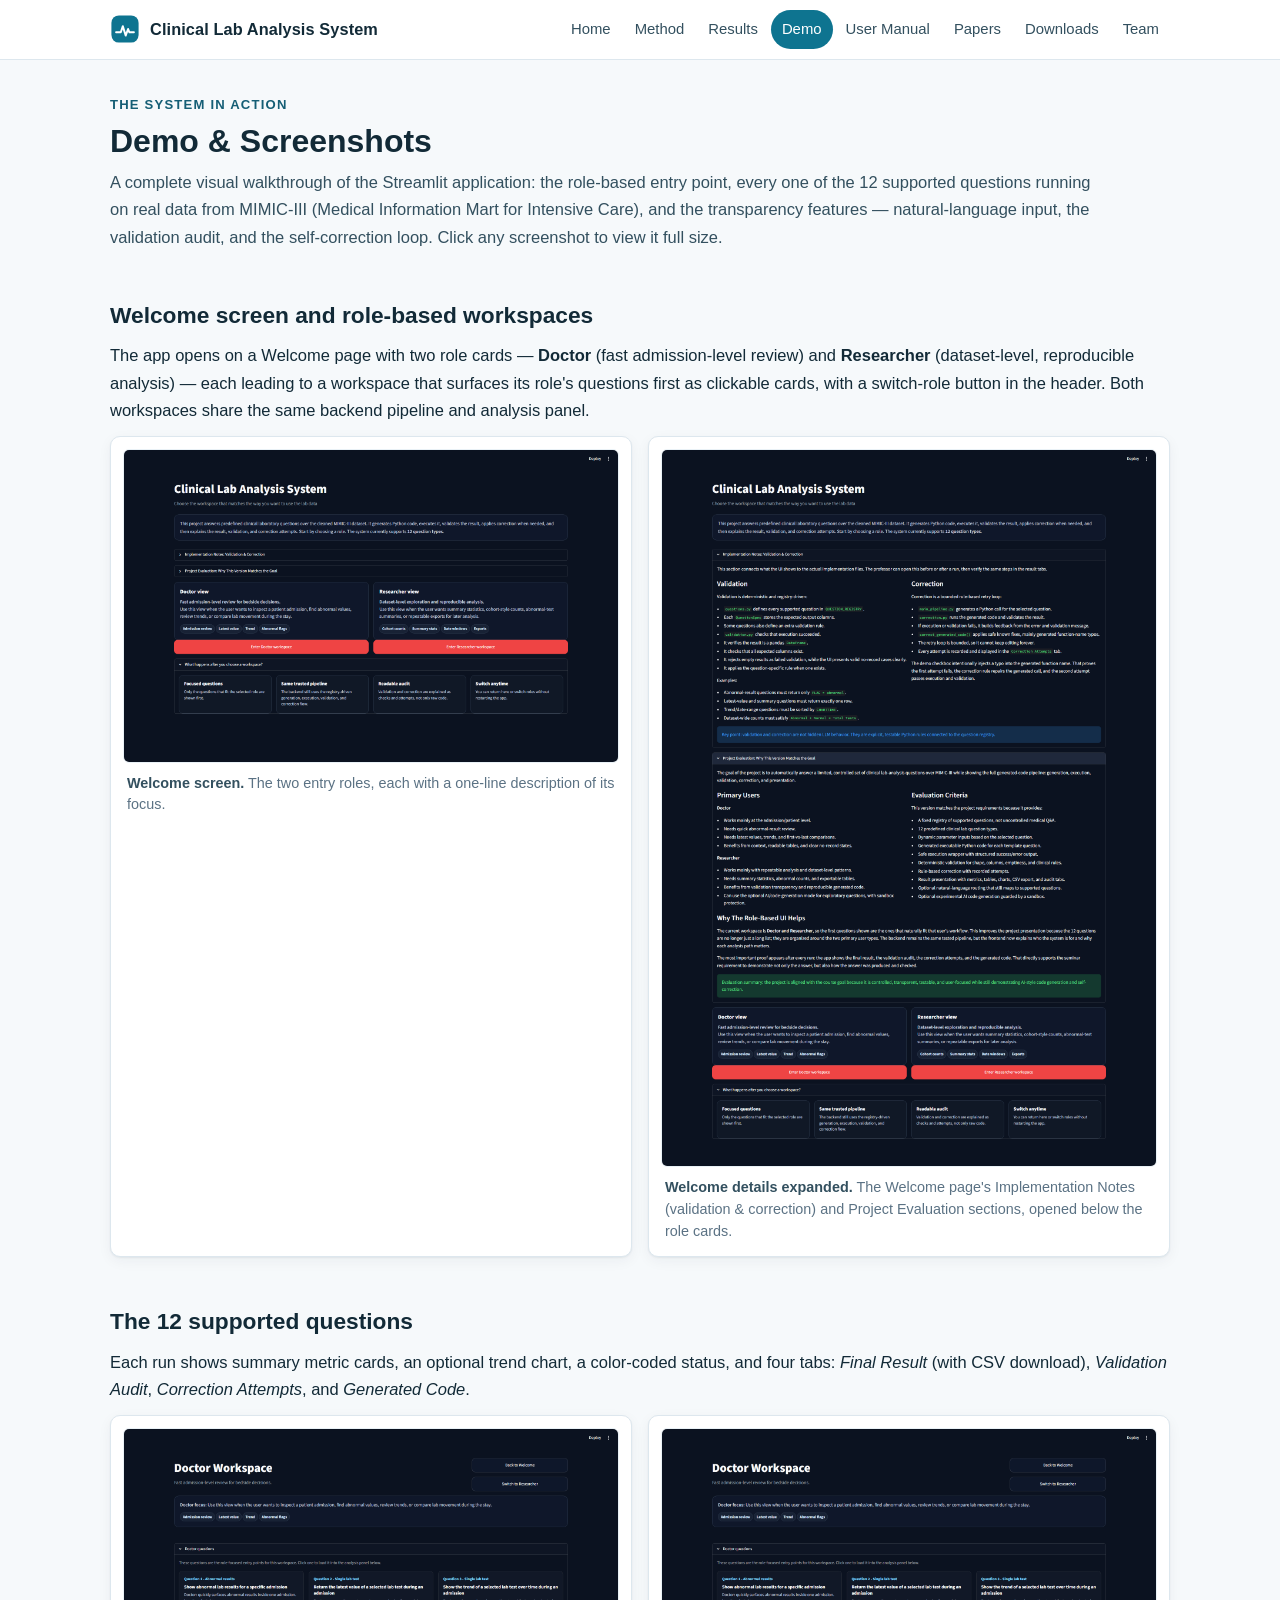
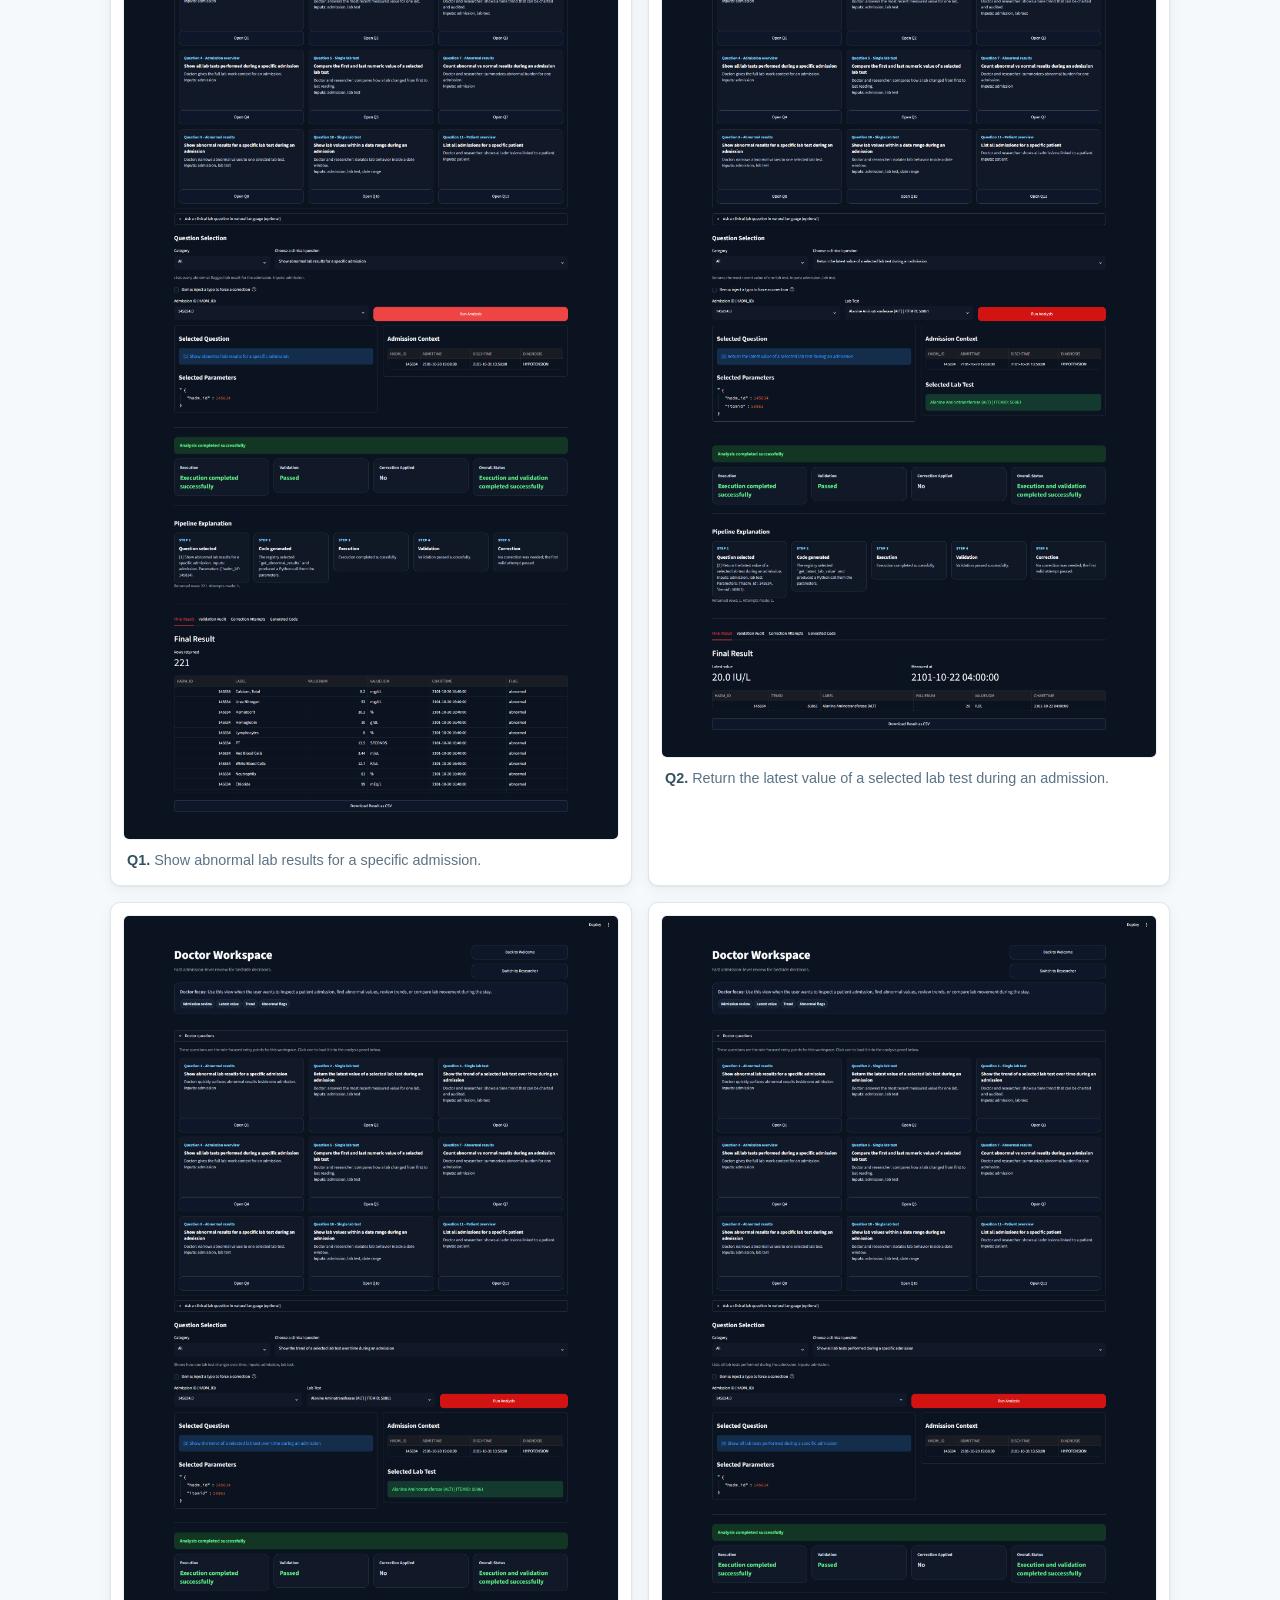
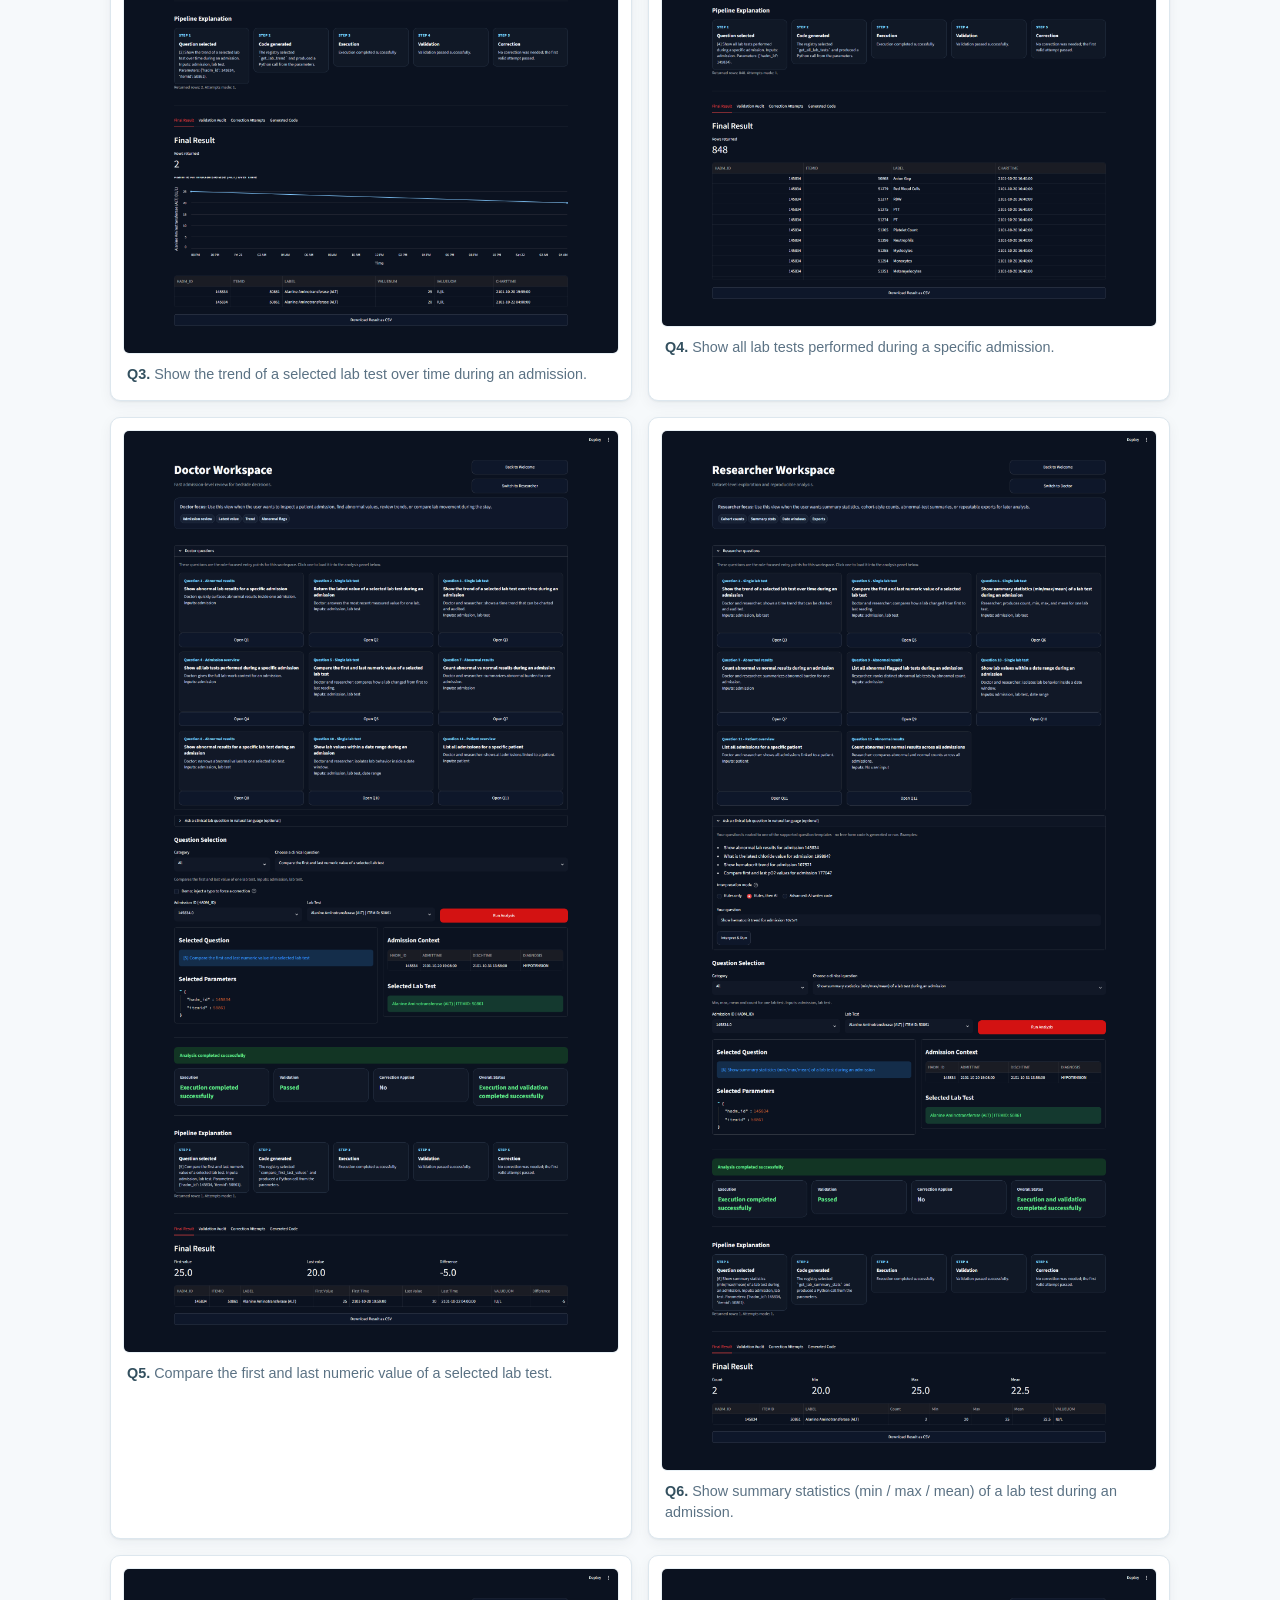
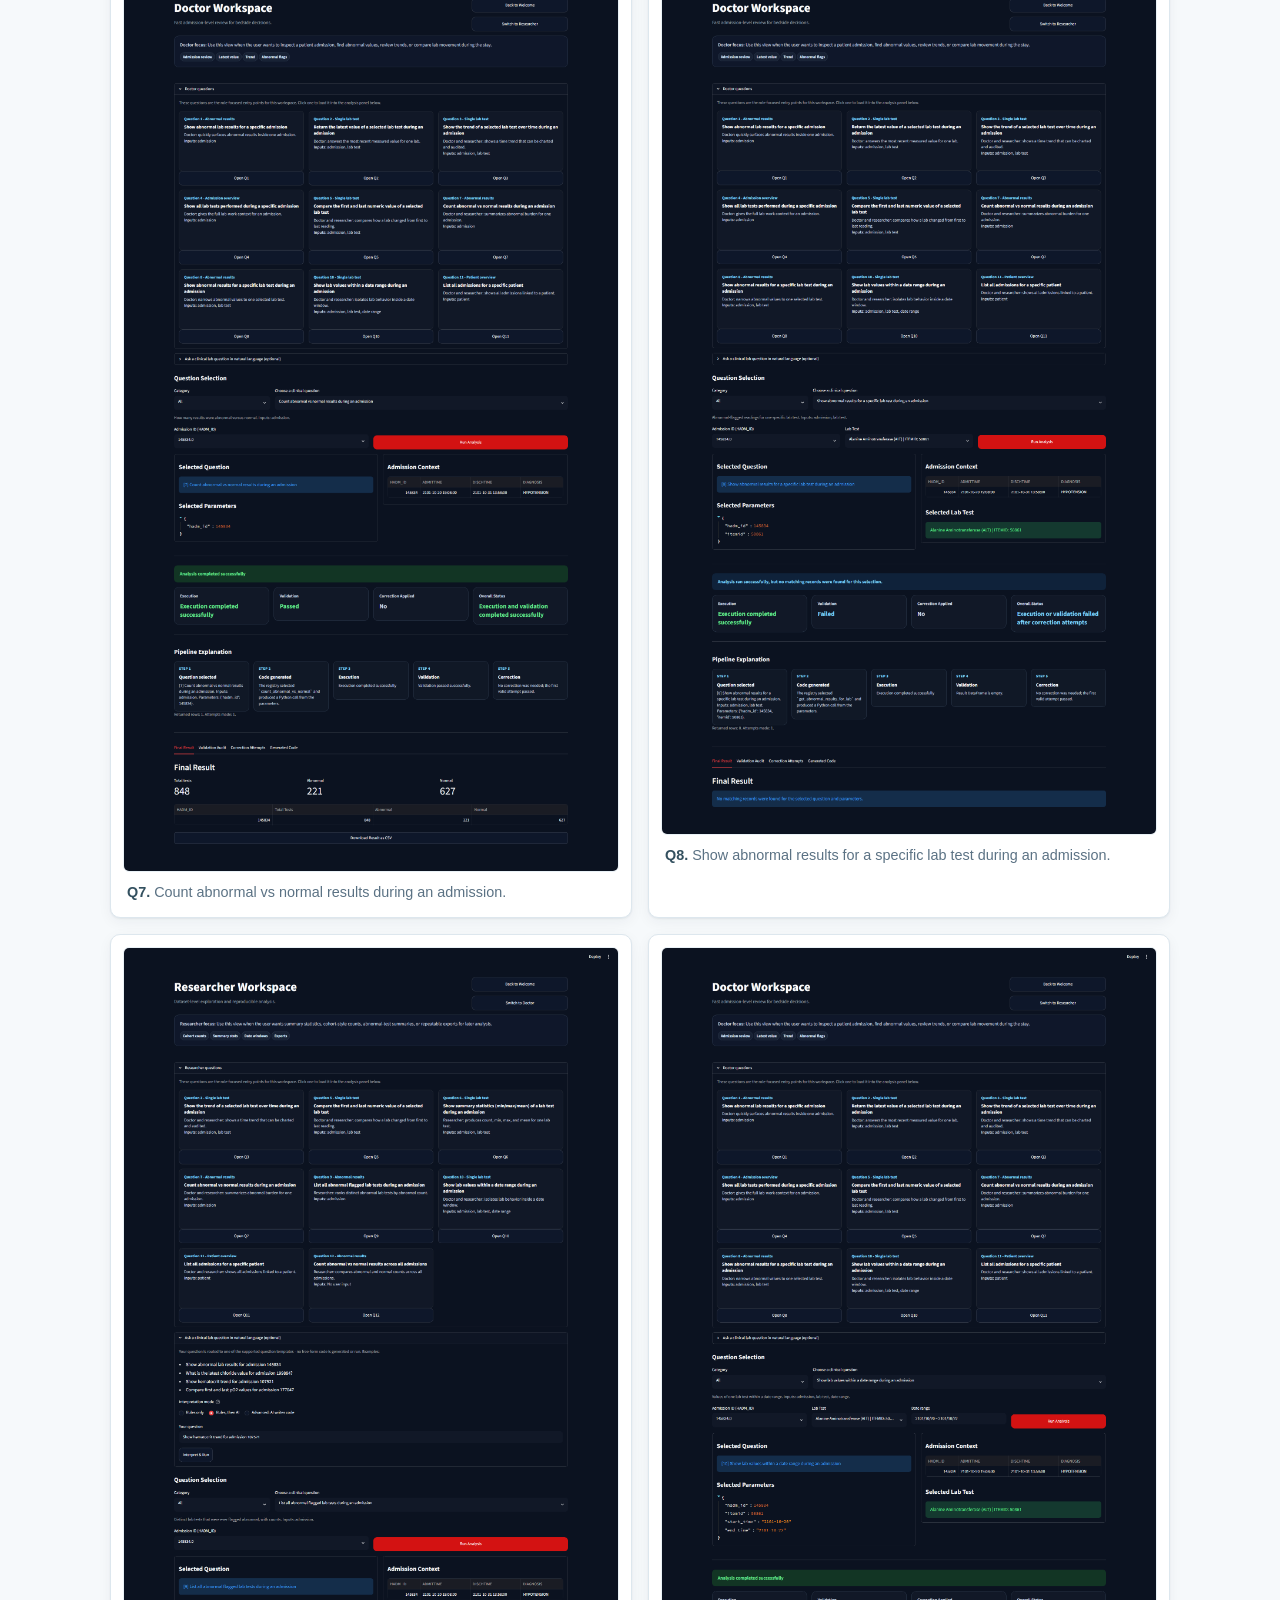
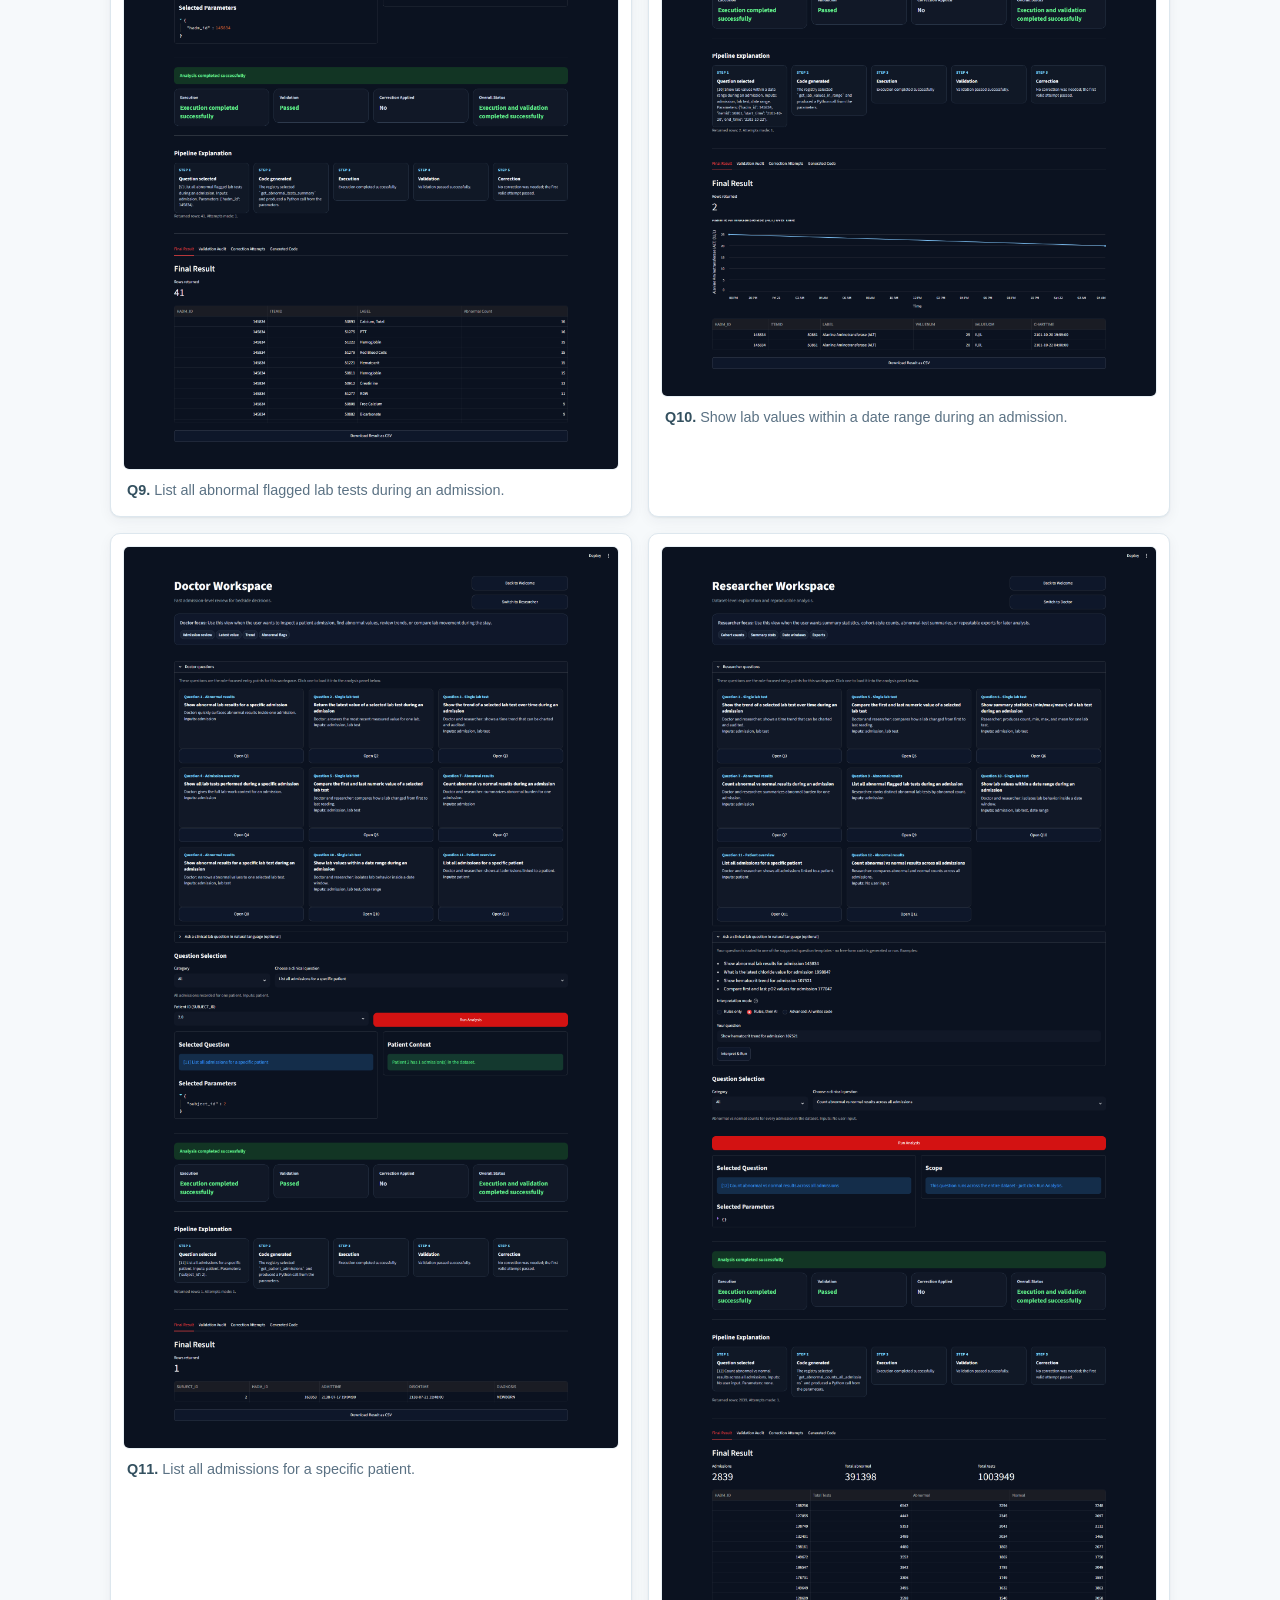
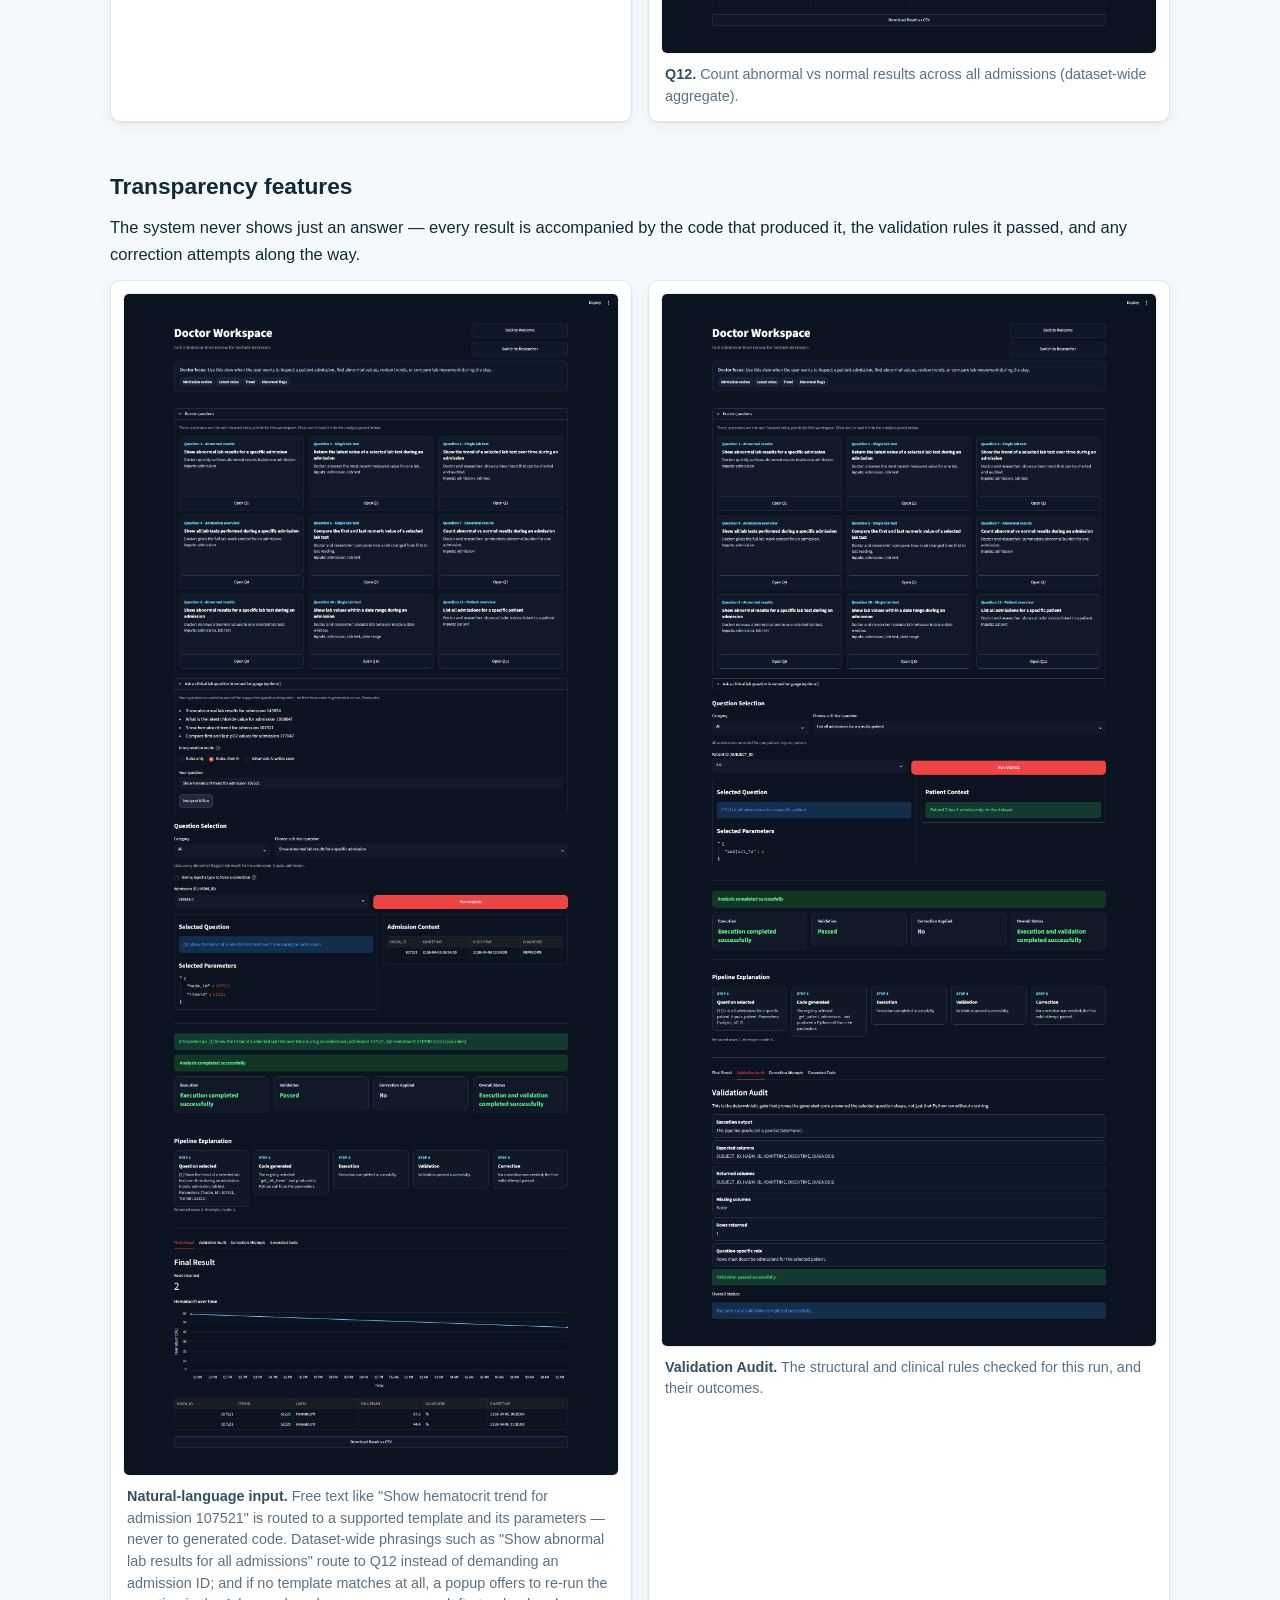
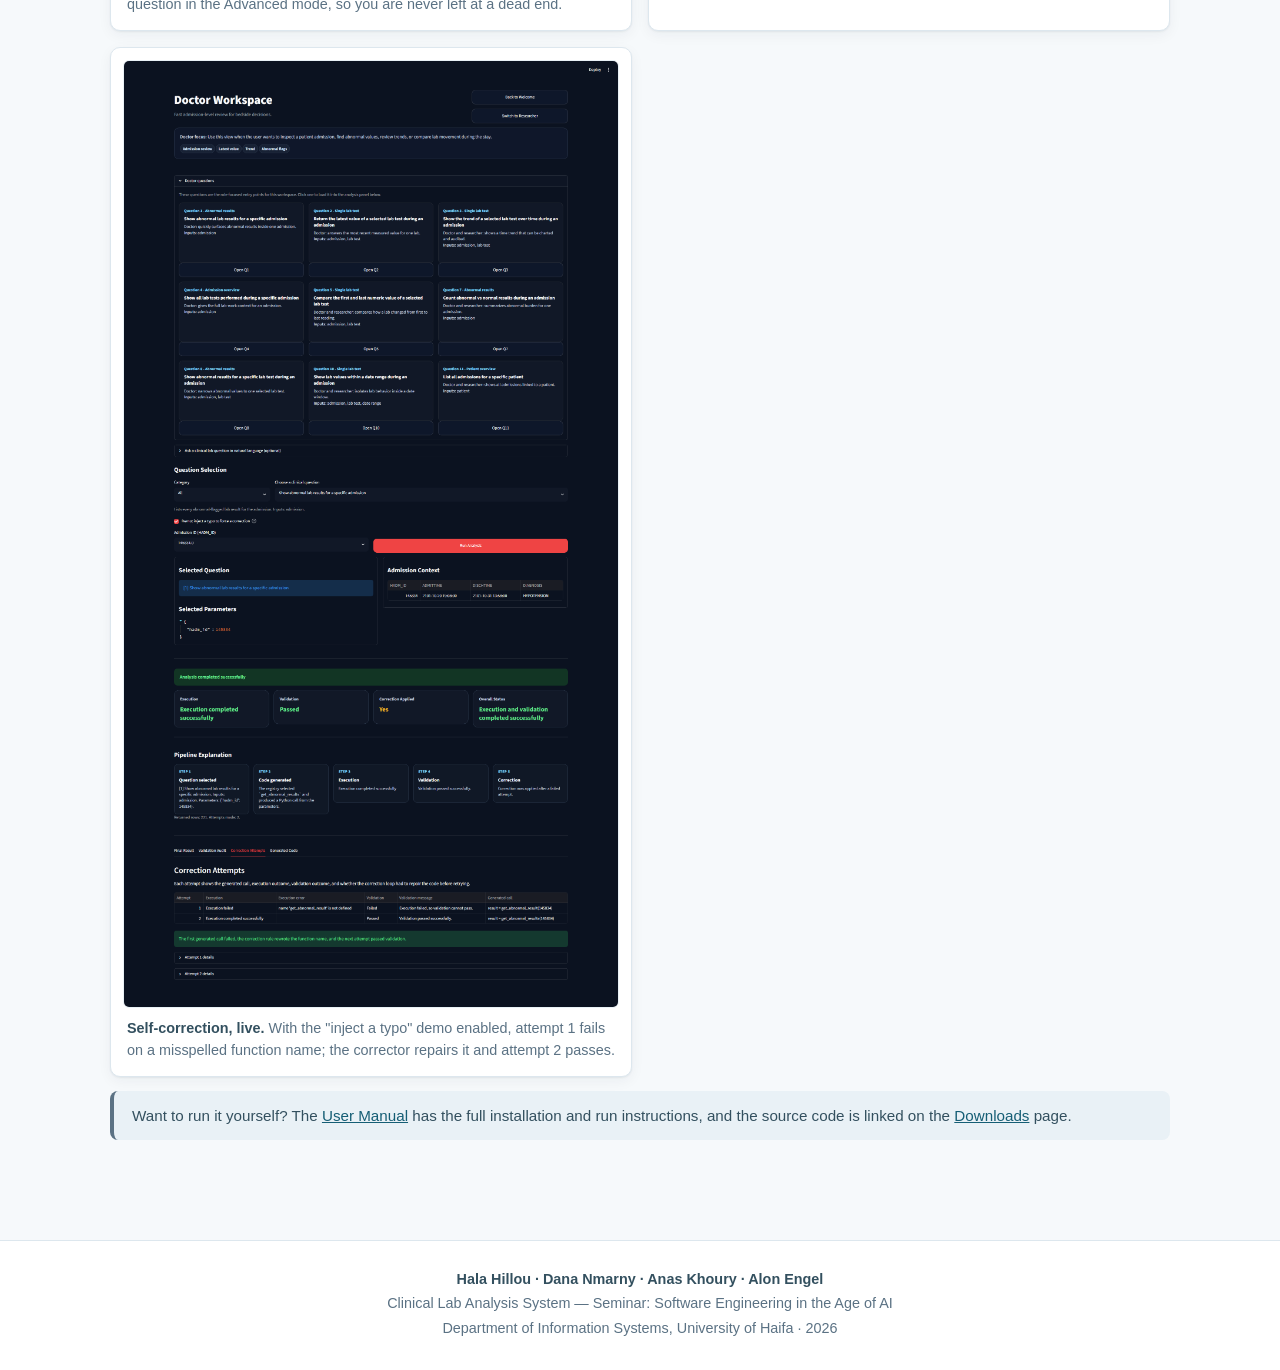
==== demo.htm @ d929edc7 "Add the standalone course website for the Clinical Lab Analysis System 8 static pages (index.htm ent" ====
<!DOCTYPE html>
<html lang="en">
<head>
<meta charset="utf-8">
<meta name="viewport" content="width=device-width, initial-scale=1">
<title>Demo &amp; Screenshots — Clinical Lab Analysis System</title>
<meta name="description" content="Screenshot walkthrough of the Clinical Lab Analysis System: the role-based welcome screen, all 12 clinical questions, natural-language input, validation audit, and the self-correction loop.">
<link rel="icon" href="data:image/svg+xml,%3Csvg xmlns='http://www.w3.org/2000/svg' viewBox='0 0 32 32'%3E%3Crect x='1.5' y='1.5' width='29' height='29' rx='8' fill='%230e7490'/%3E%3Cpath d='M6.5 19.5h5l2.2-6.5 3 10 2.6-7 1.4 3.5h4.8' stroke='%23ffffff' stroke-width='2.1' stroke-linecap='round' stroke-linejoin='round' fill='none'/%3E%3C/svg%3E">
<link rel="stylesheet" href="assets/style.css">
</head>
<body>

<header class="site-header">
  <div class="header-inner">
    <a class="brand" href="index.htm" aria-label="Clinical Lab Analysis System — home">
      <svg width="30" height="30" viewBox="0 0 32 32" fill="none" aria-hidden="true">
        <rect x="1.5" y="1.5" width="29" height="29" rx="8" fill="#0e7490"/>
        <path d="M6.5 19.5h5l2.2-6.5 3 10 2.6-7 1.4 3.5h4.8" stroke="#ffffff" stroke-width="2.1" stroke-linecap="round" stroke-linejoin="round" fill="none"/>
      </svg>
      Clinical Lab Analysis System
    </a>
    <nav class="site-nav" aria-label="Main navigation">
      <a href="index.htm">Home</a>
      <a href="method.htm">Method</a>
      <a href="results.htm">Results</a>
      <a href="demo.htm" class="active">Demo</a>
      <a href="manual.htm">User Manual</a>
      <a href="papers.htm">Papers</a>
      <a href="downloads.htm">Downloads</a>
      <a href="team.htm">Team</a>
    </nav>
  </div>
</header>

<main>

  <section>
    <p class="kicker">The system in action</p>
    <h1 class="page-title">Demo &amp; Screenshots</h1>
    <p class="page-lead">A complete visual walkthrough of the Streamlit application: the role-based entry point, every one of the 12 supported questions running on real data from MIMIC-III (Medical Information Mart for Intensive Care), and the transparency features — natural-language input, the validation audit, and the self-correction loop. Click any screenshot to view it full size.</p>
  </section>

  <section>
    <h2>Welcome screen and role-based workspaces</h2>
    <p>The app opens on a Welcome page with two role cards — <strong>Doctor</strong> (fast admission-level review) and <strong>Researcher</strong> (dataset-level, reproducible analysis) — each leading to a workspace that surfaces its role's questions first as clickable cards, with a switch-role button in the header. Both workspaces share the same backend pipeline and analysis panel.</p>
    <div class="gallery">
      <figure>
        <a href="assets/img/welcome.png"><img src="assets/img/welcome.png" alt="The Welcome entry screen with the Doctor and Researcher role cards collapsed."></a>
        <figcaption><strong>Welcome screen.</strong> The two entry roles, each with a one-line description of its focus.</figcaption>
      </figure>
      <figure>
        <a href="assets/img/welcome_expanded.png"><img src="assets/img/welcome_expanded.png" alt="The Welcome screen with the Implementation Notes and Project Evaluation sections expanded below the role cards."></a>
        <figcaption><strong>Welcome details expanded.</strong> The Welcome page's Implementation Notes (validation &amp; correction) and Project Evaluation sections, opened below the role cards.</figcaption>
      </figure>
    </div>
  </section>

  <section>
    <h2>The 12 supported questions</h2>
    <p>Each run shows summary metric cards, an optional trend chart, a color-coded status, and four tabs: <em>Final Result</em> (with CSV download), <em>Validation Audit</em>, <em>Correction Attempts</em>, and <em>Generated Code</em>.</p>
    <div class="gallery">
      <figure>
        <a href="assets/img/q01.png"><img src="assets/img/q01.png" alt="Question 1 running in the app: abnormal lab results for a specific admission."></a>
        <figcaption><strong>Q1.</strong> Show abnormal lab results for a specific admission.</figcaption>
      </figure>
      <figure>
        <a href="assets/img/q02.png"><img src="assets/img/q02.png" alt="Question 2 running in the app: the latest value of a selected lab test during an admission."></a>
        <figcaption><strong>Q2.</strong> Return the latest value of a selected lab test during an admission.</figcaption>
      </figure>
      <figure>
        <a href="assets/img/q03.png"><img src="assets/img/q03.png" alt="Question 3 running in the app: the trend of a selected lab test over time, with a line chart."></a>
        <figcaption><strong>Q3.</strong> Show the trend of a selected lab test over time during an admission.</figcaption>
      </figure>
      <figure>
        <a href="assets/img/q04.png"><img src="assets/img/q04.png" alt="Question 4 running in the app: all lab tests performed during a specific admission."></a>
        <figcaption><strong>Q4.</strong> Show all lab tests performed during a specific admission.</figcaption>
      </figure>
      <figure>
        <a href="assets/img/q05.png"><img src="assets/img/q05.png" alt="Question 5 running in the app: comparing the first and last numeric value of a selected lab test."></a>
        <figcaption><strong>Q5.</strong> Compare the first and last numeric value of a selected lab test.</figcaption>
      </figure>
      <figure>
        <a href="assets/img/q06.png"><img src="assets/img/q06.png" alt="Question 6 running in the app: summary statistics (minimum, maximum, mean) of a lab test."></a>
        <figcaption><strong>Q6.</strong> Show summary statistics (min / max / mean) of a lab test during an admission.</figcaption>
      </figure>
      <figure>
        <a href="assets/img/q07.png"><img src="assets/img/q07.png" alt="Question 7 running in the app: counting abnormal versus normal results during an admission."></a>
        <figcaption><strong>Q7.</strong> Count abnormal vs normal results during an admission.</figcaption>
      </figure>
      <figure>
        <a href="assets/img/q08.png"><img src="assets/img/q08.png" alt="Question 8 running in the app: abnormal results for a specific lab test during an admission."></a>
        <figcaption><strong>Q8.</strong> Show abnormal results for a specific lab test during an admission.</figcaption>
      </figure>
      <figure>
        <a href="assets/img/q09.png"><img src="assets/img/q09.png" alt="Question 9 running in the app: all lab tests flagged abnormal during an admission."></a>
        <figcaption><strong>Q9.</strong> List all abnormal flagged lab tests during an admission.</figcaption>
      </figure>
      <figure>
        <a href="assets/img/q10.png"><img src="assets/img/q10.png" alt="Question 10 running in the app: lab values within a chosen date range, with a chart."></a>
        <figcaption><strong>Q10.</strong> Show lab values within a date range during an admission.</figcaption>
      </figure>
      <figure>
        <a href="assets/img/q11.png"><img src="assets/img/q11.png" alt="Question 11 running in the app: all admissions for a specific patient."></a>
        <figcaption><strong>Q11.</strong> List all admissions for a specific patient.</figcaption>
      </figure>
      <figure>
        <a href="assets/img/q12.png"><img src="assets/img/q12.png" alt="Question 12 running in the app: abnormal versus normal counts across all admissions in the dataset."></a>
        <figcaption><strong>Q12.</strong> Count abnormal vs normal results across all admissions (dataset-wide aggregate).</figcaption>
      </figure>
    </div>
  </section>

  <section>
    <h2>Transparency features</h2>
    <p>The system never shows just an answer — every result is accompanied by the code that produced it, the validation rules it passed, and any correction attempts along the way.</p>
    <div class="gallery">
      <figure>
        <a href="assets/img/nl_query.png"><img src="assets/img/nl_query.png" alt="The natural-language question box: a free-text clinical question routed to a supported template with extracted parameters."></a>
        <figcaption><strong>Natural-language input.</strong> Free text like "Show hematocrit trend for admission 107521" is routed to a supported template and its parameters — never to generated code. Dataset-wide phrasings such as "Show abnormal lab results for all admissions" route to Q12 instead of demanding an admission ID; and if no template matches at all, a popup offers to re-run the question in the Advanced mode, so you are never left at a dead end.</figcaption>
      </figure>
      <figure>
        <a href="assets/img/validation_tab.png"><img src="assets/img/validation_tab.png" alt="The Validation Audit tab listing structural and clinical checks and their outcomes."></a>
        <figcaption><strong>Validation Audit.</strong> The structural and clinical rules checked for this run, and their outcomes.</figcaption>
      </figure>
      <figure>
        <a href="assets/img/correction_attempts.png"><img src="assets/img/correction_attempts.png" alt="The Correction Attempts tab showing a failed first attempt with a misspelled function name and a successful auto-repaired second attempt."></a>
        <figcaption><strong>Self-correction, live.</strong> With the "inject a typo" demo enabled, attempt&nbsp;1 fails on a misspelled function name; the corrector repairs it and attempt&nbsp;2 passes.</figcaption>
      </figure>
    </div>
    <p class="note">Want to run it yourself? The <a href="manual.htm">User Manual</a> has the full installation and run instructions, and the source code is linked on the <a href="downloads.htm">Downloads</a> page.</p>
  </section>

</main>

<footer class="site-footer">
  <div><span class="names">Hala Hillou · Dana Nmarny · Anas Khoury · Alon Engel</span></div>
  <div>Clinical Lab Analysis System — Seminar: Software Engineering in the Age of AI</div>
  <div>Department of Information Systems, University of Haifa · 2026</div>
</footer>

</body>
</html>
---- assets/style.css ----
/* Clinical Lab Analysis System — course website
   Clean clinical light theme. Self-contained: system fonts only, no external requests. */

:root {
  --bg: #f6f9fb;
  --surface: #ffffff;
  --ink: #122a37;
  --ink-2: #33505f;
  --muted: #5b7284;
  --line: #dde7ee;
  --line-soft: #e9f1f6;
  --accent: #0e7490;        /* clinical teal-blue */
  --accent-strong: #155e75;
  --accent-soft: #e6f5f9;
  --accent-chip: #cff1f8;
  --good: #15803d;
  --good-soft: #eaf7ef;
  --warn: #b45309;
  --code-bg: #f1f5f9;
  --shadow: 0 1px 2px rgba(18, 42, 55, 0.06), 0 4px 14px rgba(18, 42, 55, 0.05);
  --radius: 10px;
}

* { box-sizing: border-box; }

html { scroll-behavior: smooth; }

body {
  margin: 0;
  background: var(--bg);
  color: var(--ink);
  font-family: -apple-system, BlinkMacSystemFont, "Segoe UI", Roboto, "Helvetica Neue", Arial, sans-serif;
  font-size: 16.5px;
  line-height: 1.65;
}

/* ---------- Header & navigation ---------- */

.site-header {
  position: sticky;
  top: 0;
  z-index: 50;
  background: rgba(255, 255, 255, 0.96);
  border-bottom: 1px solid var(--line);
  backdrop-filter: blur(6px);
}

.header-inner {
  max-width: 1100px;
  margin: 0 auto;
  padding: 10px 20px;
  display: flex;
  align-items: center;
  gap: 18px;
  flex-wrap: wrap;
}

.brand {
  display: flex;
  align-items: center;
  gap: 10px;
  text-decoration: none;
  color: var(--ink);
  font-weight: 700;
  font-size: 1.02rem;
  letter-spacing: 0.1px;
  white-space: nowrap;
}

.brand svg { flex: none; }

.site-nav {
  display: flex;
  flex-wrap: wrap;
  gap: 2px;
  margin-left: auto;
}

.site-nav a {
  text-decoration: none;
  color: var(--ink-2);
  font-size: 0.93rem;
  font-weight: 500;
  padding: 7px 11px;
  border-radius: 999px;
}

.site-nav a:hover { background: var(--accent-soft); color: var(--accent-strong); }

.site-nav a.active {
  background: var(--accent);
  color: #ffffff;
}

.site-nav a:focus-visible,
a:focus-visible,
button:focus-visible,
summary:focus-visible {
  outline: 3px solid var(--accent);
  outline-offset: 2px;
}

/* ---------- Layout ---------- */

main {
  max-width: 1100px;
  margin: 0 auto;
  padding: 34px 20px 56px;
}

section { margin: 0 0 44px; }

.page-title { margin: 6px 0 4px; font-size: 2rem; line-height: 1.25; }
.page-lead { color: var(--ink-2); max-width: 62rem; margin-top: 8px; }

.kicker {
  color: var(--accent-strong);
  font-weight: 700;
  font-size: 0.82rem;
  text-transform: uppercase;
  letter-spacing: 0.09em;
  margin: 0;
}

h2 {
  font-size: 1.42rem;
  line-height: 1.3;
  margin: 0 0 12px;
  padding-top: 6px;
}

h3 { font-size: 1.08rem; margin: 22px 0 8px; }

p { margin: 0 0 12px; }

ul, ol { margin: 0 0 14px; padding-left: 24px; }
li { margin-bottom: 6px; }

a { color: var(--accent-strong); }

hr.sep { border: 0; border-top: 1px solid var(--line); margin: 34px 0; }

/* ---------- Hero (home) ---------- */

.hero { padding: 12px 0 6px; }

.hero h1 {
  font-size: clamp(1.9rem, 4.4vw, 2.7rem);
  line-height: 1.16;
  margin: 10px 0 10px;
}

.hero .subtitle {
  font-size: 1.13rem;
  color: var(--ink-2);
  max-width: 56rem;
  margin: 0 0 14px;
}

.team-line { color: var(--ink-2); margin-bottom: 14px; }
.team-line strong { color: var(--ink); }

.chips { display: flex; flex-wrap: wrap; gap: 8px; margin: 4px 0 8px; padding: 0; list-style: none; }

.chip {
  background: var(--accent-chip);
  color: var(--accent-strong);
  border-radius: 999px;
  padding: 4px 12px;
  font-size: 0.84rem;
  font-weight: 600;
}

.chip.neutral { background: var(--line-soft); color: var(--ink-2); }

/* ---------- Callouts ---------- */

.callout {
  background: var(--accent-soft);
  border-left: 4px solid var(--accent);
  border-radius: 8px;
  padding: 16px 20px;
  margin: 18px 0;
}

.callout .label {
  font-size: 0.8rem;
  font-weight: 700;
  text-transform: uppercase;
  letter-spacing: 0.08em;
  color: var(--accent-strong);
  margin: 0 0 6px;
}

.callout p:last-child { margin-bottom: 0; }

.note {
  background: var(--line-soft);
  border-left: 4px solid var(--muted);
  border-radius: 8px;
  padding: 12px 18px;
  margin: 14px 0;
  color: var(--ink-2);
  font-size: 0.95rem;
}

/* ---------- Stat tiles ---------- */

.stats-row {
  display: grid;
  grid-template-columns: repeat(4, 1fr);
  gap: 14px;
  margin: 22px 0;
}

.stat {
  background: var(--surface);
  border: 1px solid var(--line);
  border-radius: var(--radius);
  box-shadow: var(--shadow);
  padding: 16px 18px;
}

.stat .value {
  font-size: 1.65rem;
  font-weight: 750;
  letter-spacing: -0.01em;
  color: var(--ink);
  line-height: 1.2;
}

.stat .label { color: var(--muted); font-size: 0.88rem; margin-top: 3px; }

/* ---------- Cards & grids ---------- */

.grid-2 { display: grid; grid-template-columns: 1fr 1fr; gap: 16px; }
.grid-3 { display: grid; grid-template-columns: repeat(3, 1fr); gap: 16px; }

.card {
  background: var(--surface);
  border: 1px solid var(--line);
  border-radius: var(--radius);
  box-shadow: var(--shadow);
  padding: 20px 22px;
}

.card h3 { margin-top: 0; }
.card p:last-child { margin-bottom: 0; }

a.card-link {
  display: block;
  text-decoration: none;
  color: inherit;
  transition: border-color 120ms ease, transform 120ms ease;
}

a.card-link:hover { border-color: var(--accent); transform: translateY(-2px); }

a.card-link .go { color: var(--accent-strong); font-weight: 600; font-size: 0.92rem; }

/* ---------- Buttons ---------- */

.btn-row { display: flex; flex-wrap: wrap; gap: 10px; margin: 12px 0 2px; }

.btn {
  display: inline-flex;
  align-items: center;
  gap: 8px;
  background: var(--accent);
  color: #ffffff;
  text-decoration: none;
  font-weight: 600;
  font-size: 0.93rem;
  padding: 9px 16px;
  border-radius: 8px;
  border: 1px solid var(--accent);
}

.btn:hover { background: var(--accent-strong); border-color: var(--accent-strong); }

.btn.secondary {
  background: var(--surface);
  color: var(--accent-strong);
  border: 1px solid var(--accent);
}

.btn.secondary:hover { background: var(--accent-soft); }

.btn .tag {
  background: rgba(255, 255, 255, 0.22);
  border-radius: 5px;
  font-size: 0.72rem;
  font-weight: 700;
  padding: 1px 6px;
  letter-spacing: 0.04em;
}

.btn.secondary .tag { background: var(--accent-chip); color: var(--accent-strong); }

/* ---------- Figures & gallery ---------- */

figure {
  margin: 18px 0;
  background: var(--surface);
  border: 1px solid var(--line);
  border-radius: var(--radius);
  box-shadow: var(--shadow);
  padding: 12px;
}

figure img {
  display: block;
  width: 100%;
  height: auto;
  border-radius: 6px;
  border: 1px solid var(--line-soft);
}

figcaption {
  color: var(--muted);
  font-size: 0.9rem;
  padding: 10px 4px 2px;
  line-height: 1.5;
}

figcaption strong { color: var(--ink-2); }

.gallery { display: grid; grid-template-columns: 1fr 1fr; gap: 16px; }
.gallery figure { margin: 0; }

/* ---------- Tables ---------- */

.table-wrap { overflow-x: auto; }

table.data {
  width: 100%;
  border-collapse: collapse;
  background: var(--surface);
  border: 1px solid var(--line);
  border-radius: var(--radius);
  box-shadow: var(--shadow);
  overflow: hidden;
  font-size: 0.95rem;
}

table.data th, table.data td {
  text-align: left;
  padding: 10px 14px;
  border-bottom: 1px solid var(--line-soft);
  vertical-align: top;
}

table.data th {
  background: var(--accent-soft);
  color: var(--accent-strong);
  font-size: 0.85rem;
  text-transform: uppercase;
  letter-spacing: 0.05em;
}

table.data tr:last-child td { border-bottom: 0; }

.badge-pass {
  color: var(--good);
  background: var(--good-soft);
  font-weight: 700;
  font-size: 0.82rem;
  border-radius: 999px;
  padding: 2px 10px;
  white-space: nowrap;
}

/* Coverage bar (sequential, single hue) */
.covbar {
  position: relative;
  background: var(--line-soft);
  border-radius: 999px;
  height: 10px;
  min-width: 130px;
  overflow: hidden;
}

.covbar > span {
  position: absolute;
  inset: 0 auto 0 0;
  background: var(--accent);
  border-radius: 999px;
}

td.covcell { min-width: 190px; }
.covnum { font-variant-numeric: tabular-nums; font-weight: 600; color: var(--ink-2); padding-right: 10px; }

/* ---------- Code ---------- */

code, pre {
  font-family: ui-monospace, "Cascadia Code", "Segoe UI Mono", Consolas, Menlo, monospace;
  font-size: 0.9em;
}

code {
  background: var(--code-bg);
  border-radius: 5px;
  padding: 1px 6px;
  color: var(--ink);
}

pre {
  background: var(--code-bg);
  border: 1px solid var(--line);
  border-radius: 8px;
  padding: 14px 16px;
  overflow-x: auto;
  line-height: 1.55;
}

pre code { background: none; padding: 0; }

/* ---------- Pipeline diagram ---------- */

.pipeline-wrap {
  background: var(--surface);
  border: 1px solid var(--line);
  border-radius: var(--radius);
  box-shadow: var(--shadow);
  padding: 18px;
  overflow-x: auto;
}

.pipeline-wrap svg { display: block; margin: 0 auto; min-width: 640px; }

/* ---------- Accordions (no JS needed) ---------- */

details.challenge {
  background: var(--surface);
  border: 1px solid var(--line);
  border-radius: var(--radius);
  box-shadow: var(--shadow);
  padding: 0;
  margin: 0 0 12px;
}

details.challenge summary {
  cursor: pointer;
  font-weight: 650;
  padding: 14px 18px;
  color: var(--ink);
  list-style-position: inside;
}

details.challenge[open] summary { border-bottom: 1px solid var(--line-soft); }

details.challenge .body { padding: 12px 18px 16px; }
details.challenge .body p:last-child { margin-bottom: 0; }

/* ---------- Timeline ---------- */

ol.timeline { list-style: none; padding: 0; margin: 16px 0; position: relative; }

ol.timeline::before {
  content: "";
  position: absolute;
  left: 15px;
  top: 8px;
  bottom: 8px;
  width: 2px;
  background: var(--line);
}

ol.timeline li {
  position: relative;
  padding: 0 0 18px 46px;
}

ol.timeline li::before {
  content: "";
  position: absolute;
  left: 8px;
  top: 6px;
  width: 16px;
  height: 16px;
  border-radius: 50%;
  background: var(--surface);
  border: 3px solid var(--accent);
}

ol.timeline li strong { display: block; }

/* ---------- Team ---------- */

.member .role { color: var(--muted); font-size: 0.9rem; }

/* ---------- Footer ---------- */

.site-footer {
  border-top: 1px solid var(--line);
  background: var(--surface);
  color: var(--muted);
  font-size: 0.9rem;
  text-align: center;
  padding: 26px 20px 30px;
  line-height: 1.7;
}

.site-footer .names { color: var(--ink-2); font-weight: 600; }

/* ---------- Responsive ---------- */

@media (max-width: 920px) {
  .stats-row { grid-template-columns: 1fr 1fr; }
  .grid-3 { grid-template-columns: 1fr 1fr; }
}

@media (max-width: 640px) {
  body { font-size: 16px; }
  .grid-2, .grid-3, .gallery { grid-template-columns: 1fr; }
  .site-nav { margin-left: 0; }
  .page-title { font-size: 1.6rem; }
}

@media print {
  .site-header, .btn-row { display: none; }
  body { background: #ffffff; }
  .card, figure, table.data, .stat { box-shadow: none; }
}
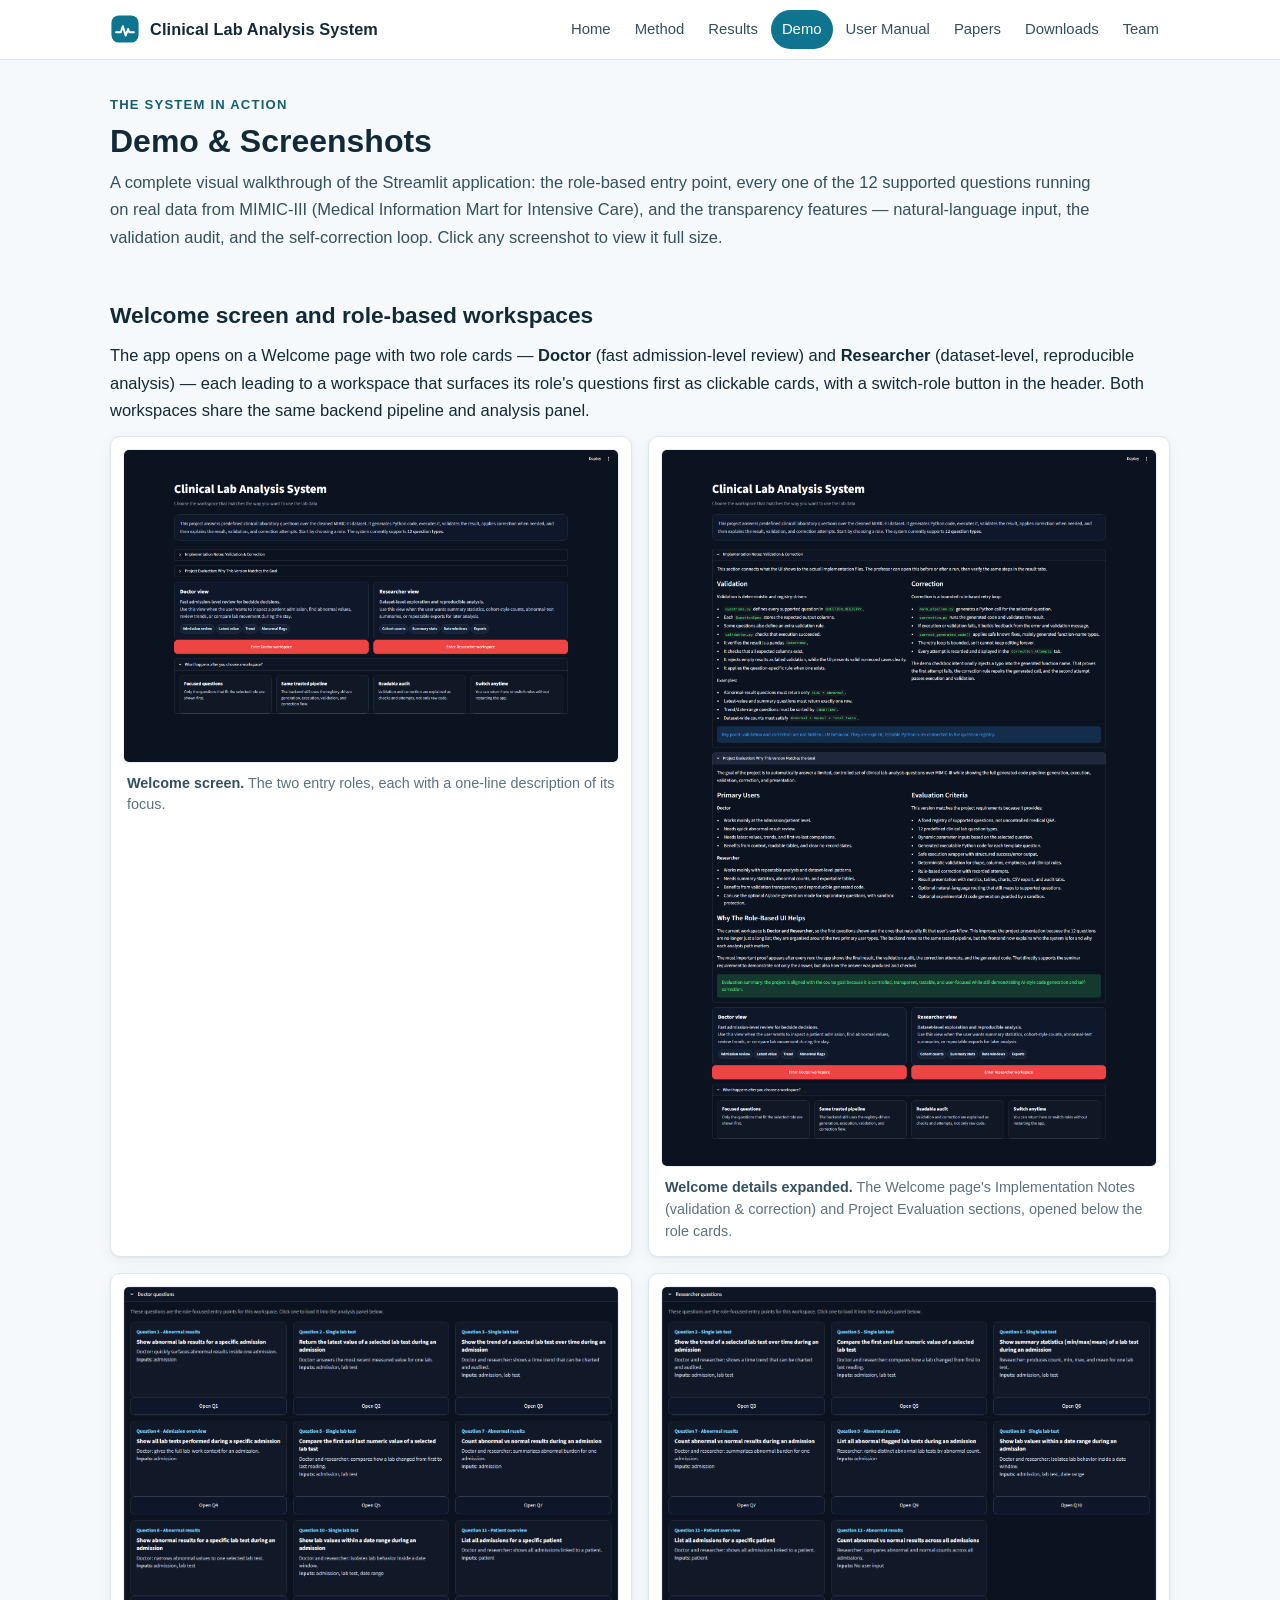
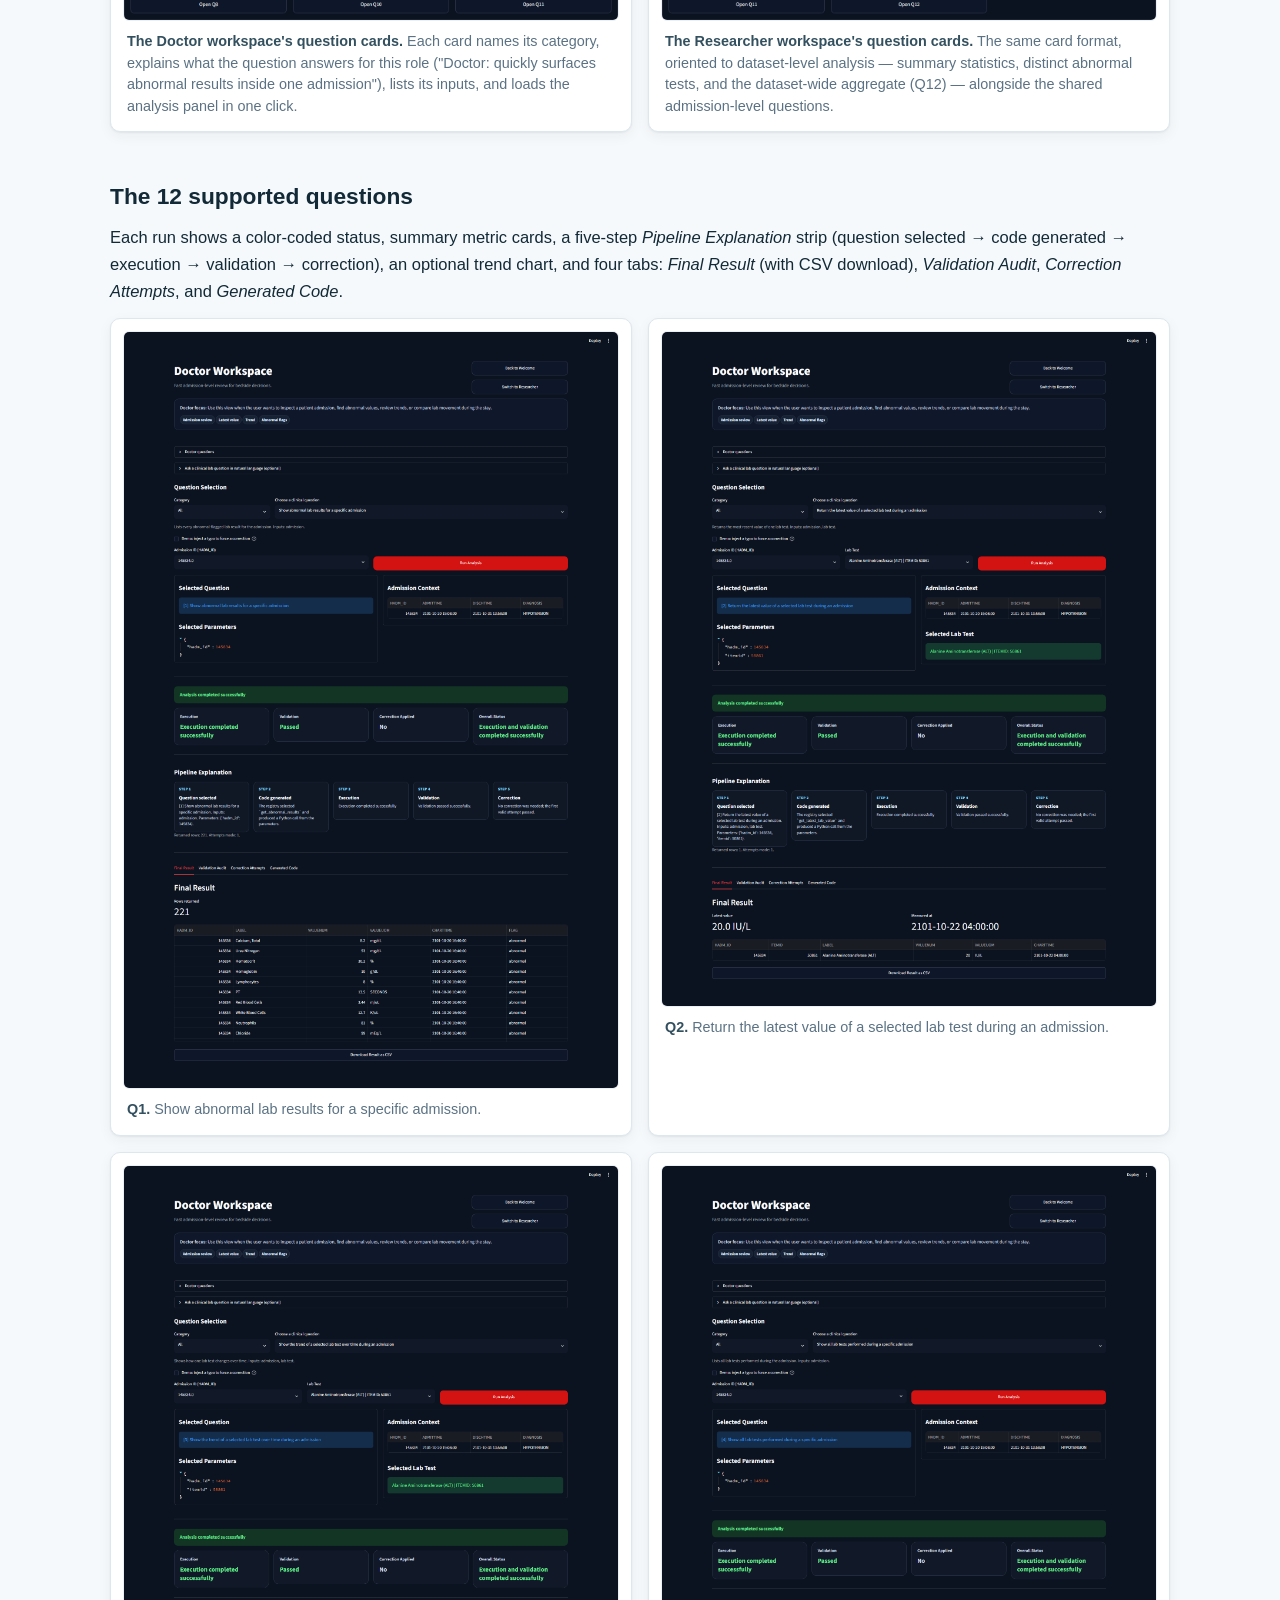
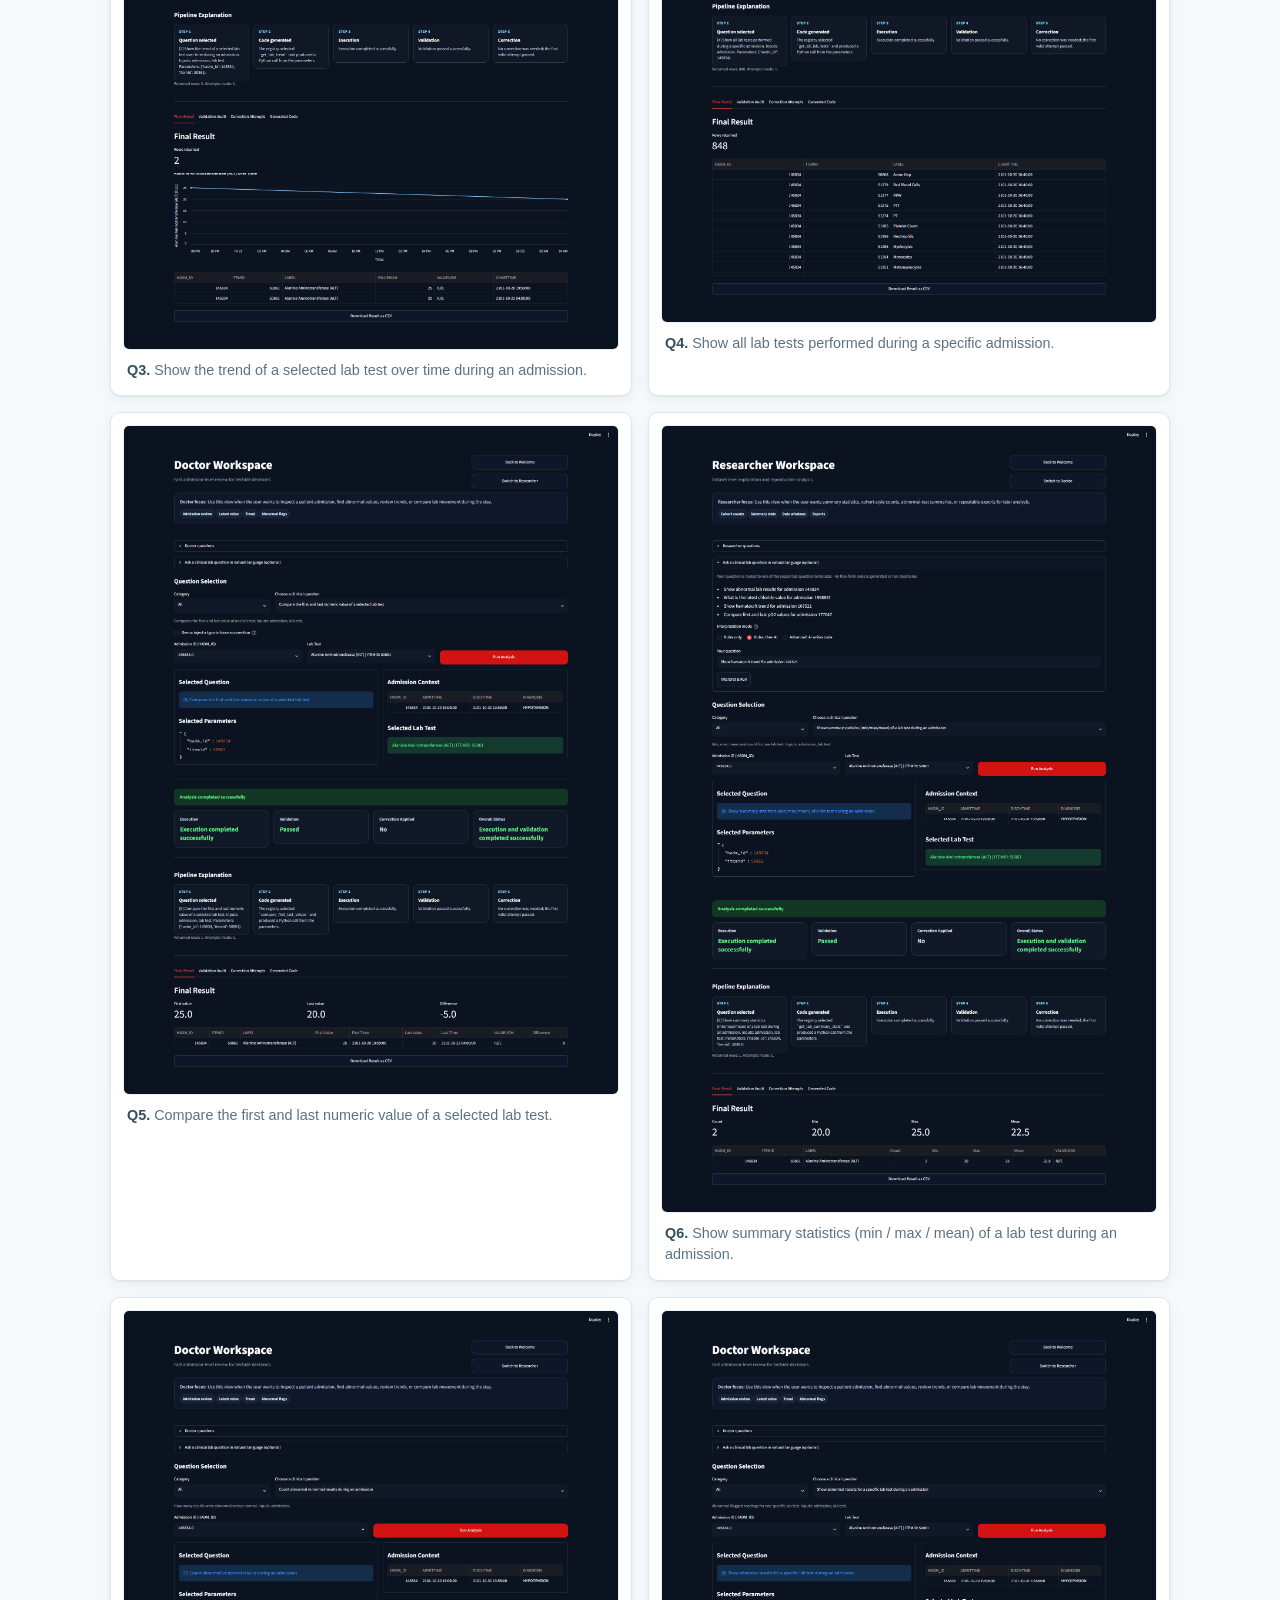
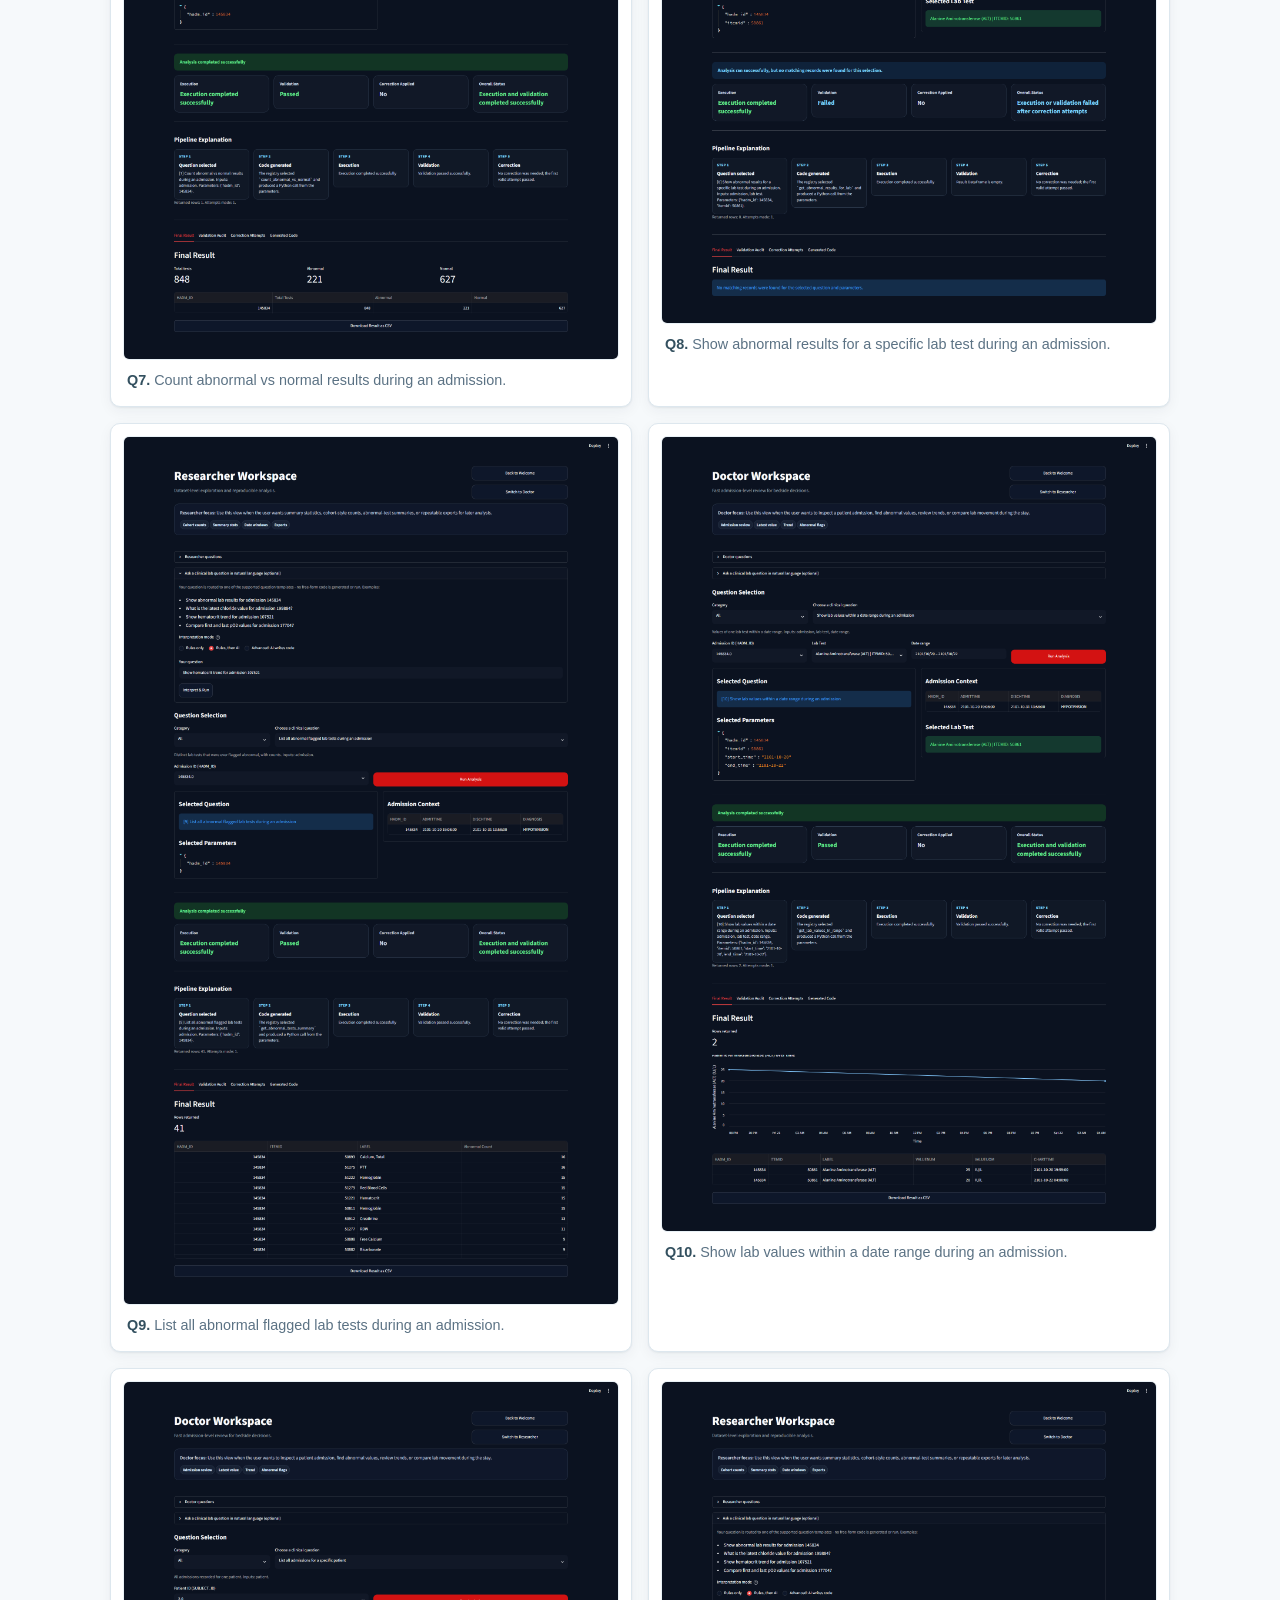
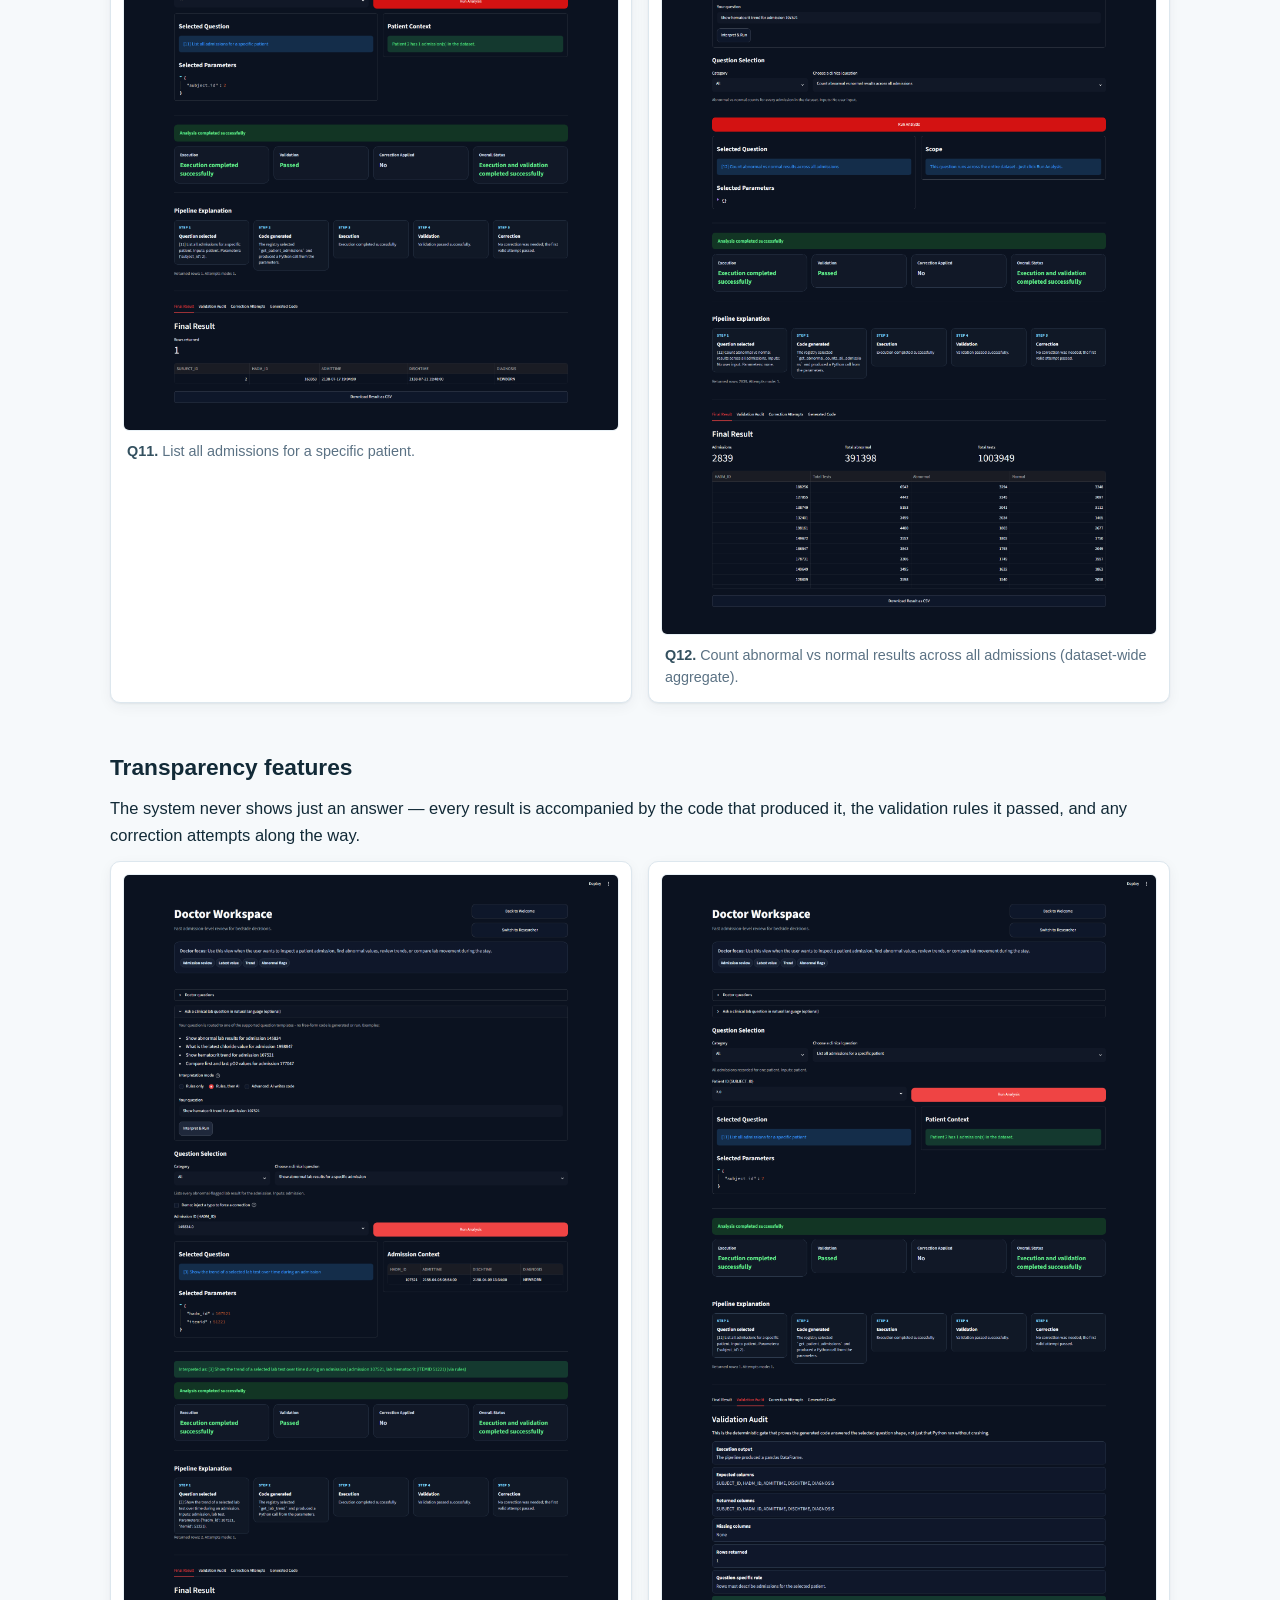
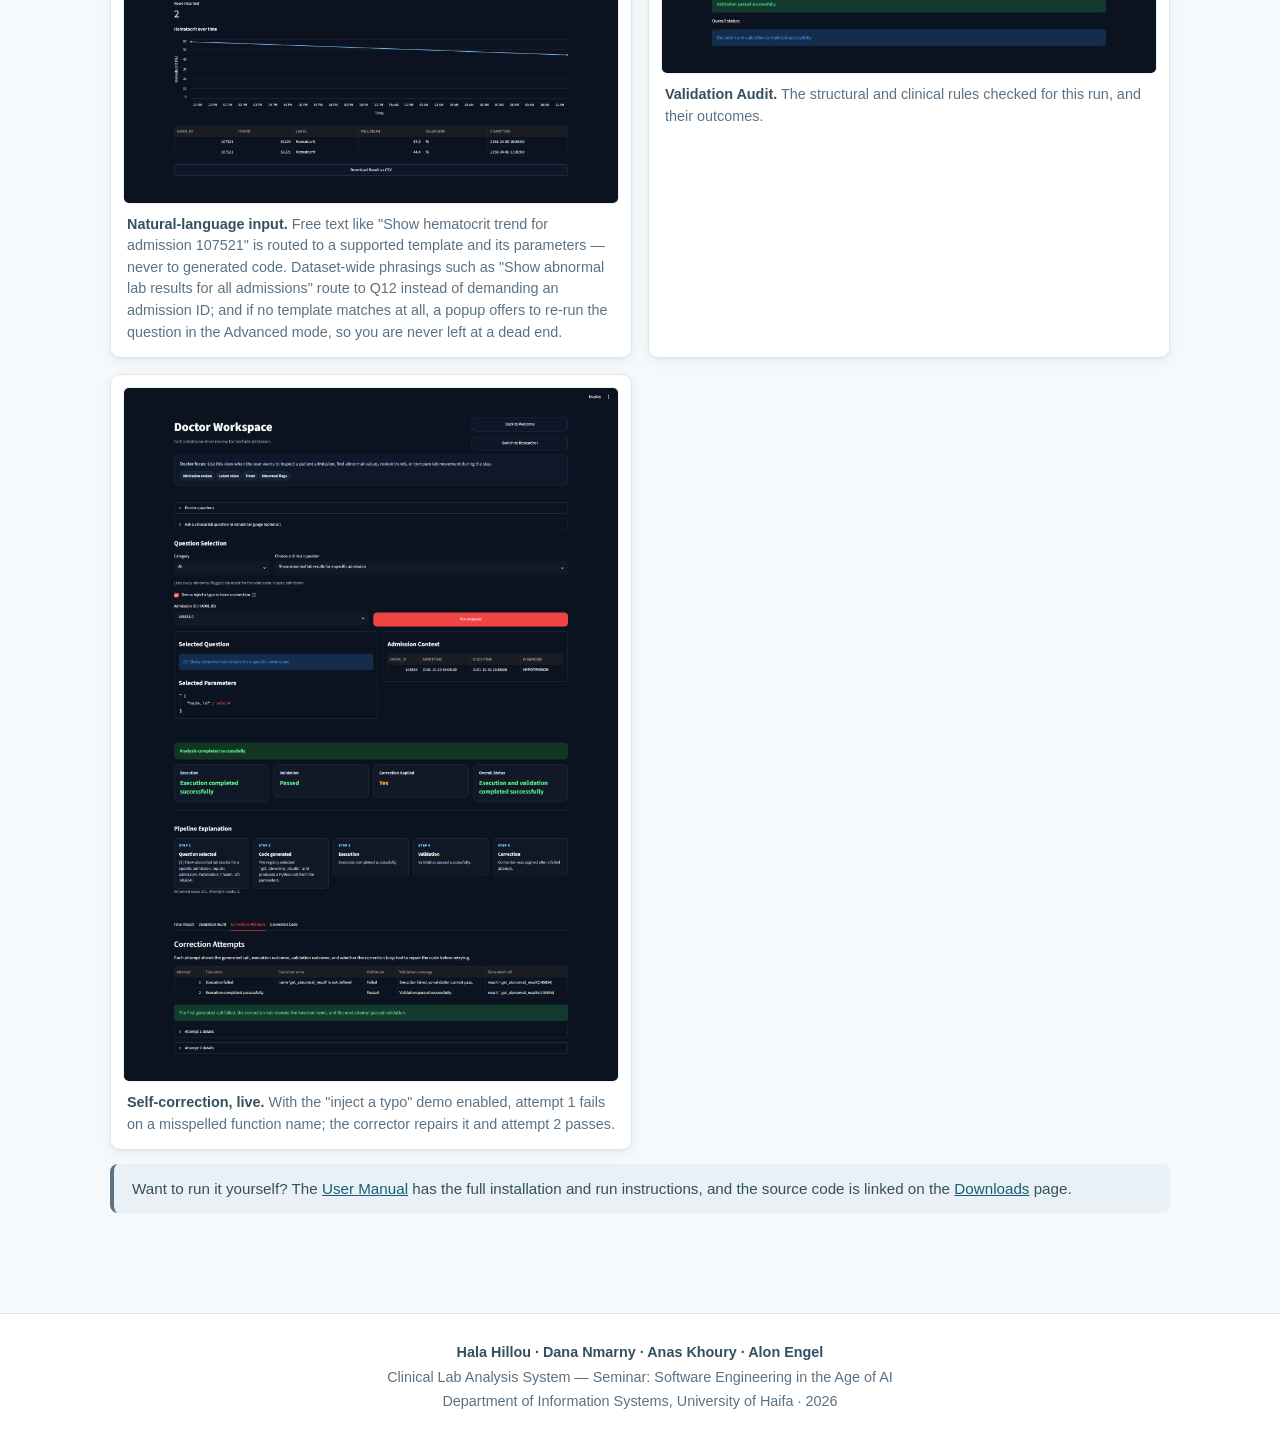
==== commit 8fd19fa5: "Refresh all UI screenshots and add the role question-card panels Replace the 15 refreshed captures f" ====
--- a/demo.htm
+++ b/demo.htm
@@ -52,12 +52,20 @@
         <a href="assets/img/welcome_expanded.png"><img src="assets/img/welcome_expanded.png" alt="The Welcome screen with the Implementation Notes and Project Evaluation sections expanded below the role cards."></a>
         <figcaption><strong>Welcome details expanded.</strong> The Welcome page's Implementation Notes (validation &amp; correction) and Project Evaluation sections, opened below the role cards.</figcaption>
       </figure>
+      <figure>
+        <a href="assets/img/doctor_questions.png"><img src="assets/img/doctor_questions.png" alt="The Doctor questions panel: nine question cards, each with a category tag, a role-focused description, the required inputs, and an Open button."></a>
+        <figcaption><strong>The Doctor workspace's question cards.</strong> Each card names its category, explains what the question answers for this role ("Doctor: quickly surfaces abnormal results inside one admission"), lists its inputs, and loads the analysis panel in one click.</figcaption>
+      </figure>
+      <figure>
+        <a href="assets/img/researcher_questions.png"><img src="assets/img/researcher_questions.png" alt="The Researcher questions panel: eight question cards oriented to dataset-level analysis, including summary statistics and the dataset-wide aggregate."></a>
+        <figcaption><strong>The Researcher workspace's question cards.</strong> The same card format, oriented to dataset-level analysis — summary statistics, distinct abnormal tests, and the dataset-wide aggregate (Q12) — alongside the shared admission-level questions.</figcaption>
+      </figure>
     </div>
   </section>
 
   <section>
     <h2>The 12 supported questions</h2>
-    <p>Each run shows summary metric cards, an optional trend chart, a color-coded status, and four tabs: <em>Final Result</em> (with CSV download), <em>Validation Audit</em>, <em>Correction Attempts</em>, and <em>Generated Code</em>.</p>
+    <p>Each run shows a color-coded status, summary metric cards, a five-step <em>Pipeline Explanation</em> strip (question selected → code generated → execution → validation → correction), an optional trend chart, and four tabs: <em>Final Result</em> (with CSV download), <em>Validation Audit</em>, <em>Correction Attempts</em>, and <em>Generated Code</em>.</p>
     <div class="gallery">
       <figure>
         <a href="assets/img/q01.png"><img src="assets/img/q01.png" alt="Question 1 running in the app: abnormal lab results for a specific admission."></a>
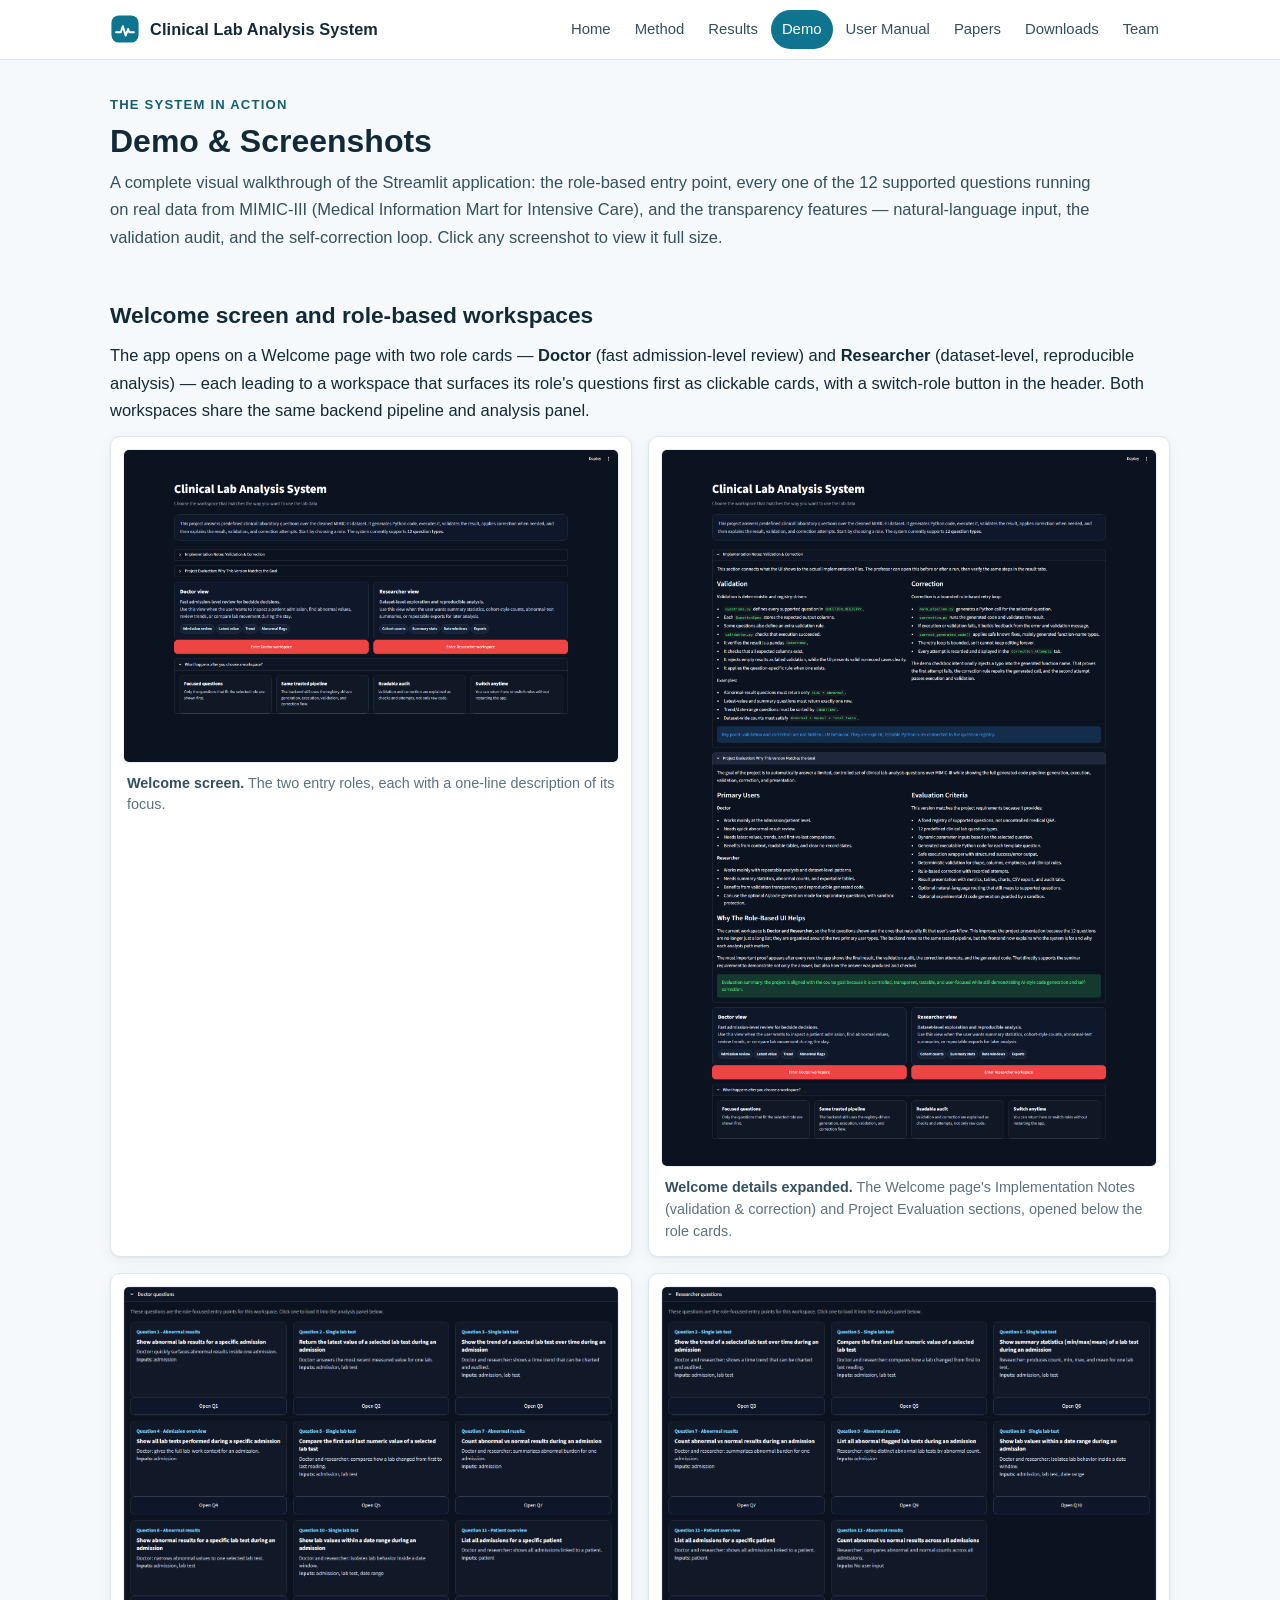
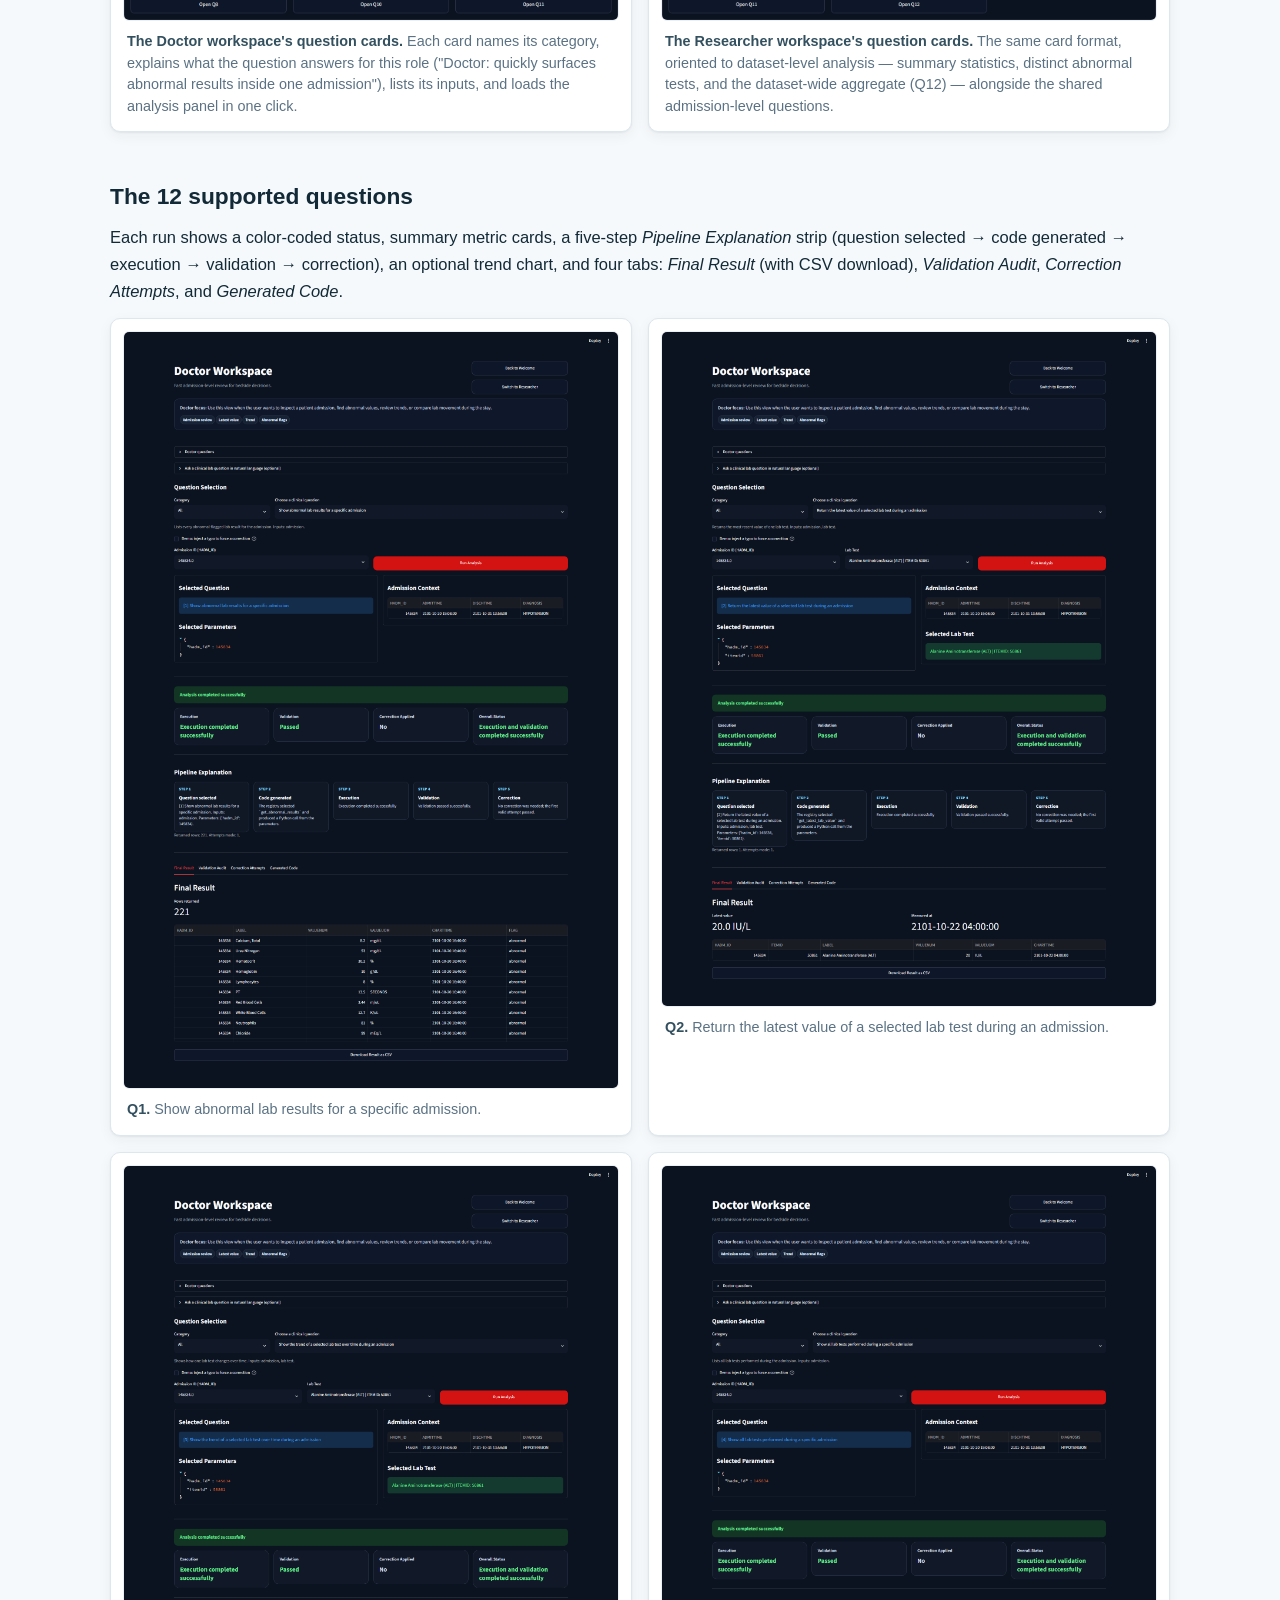
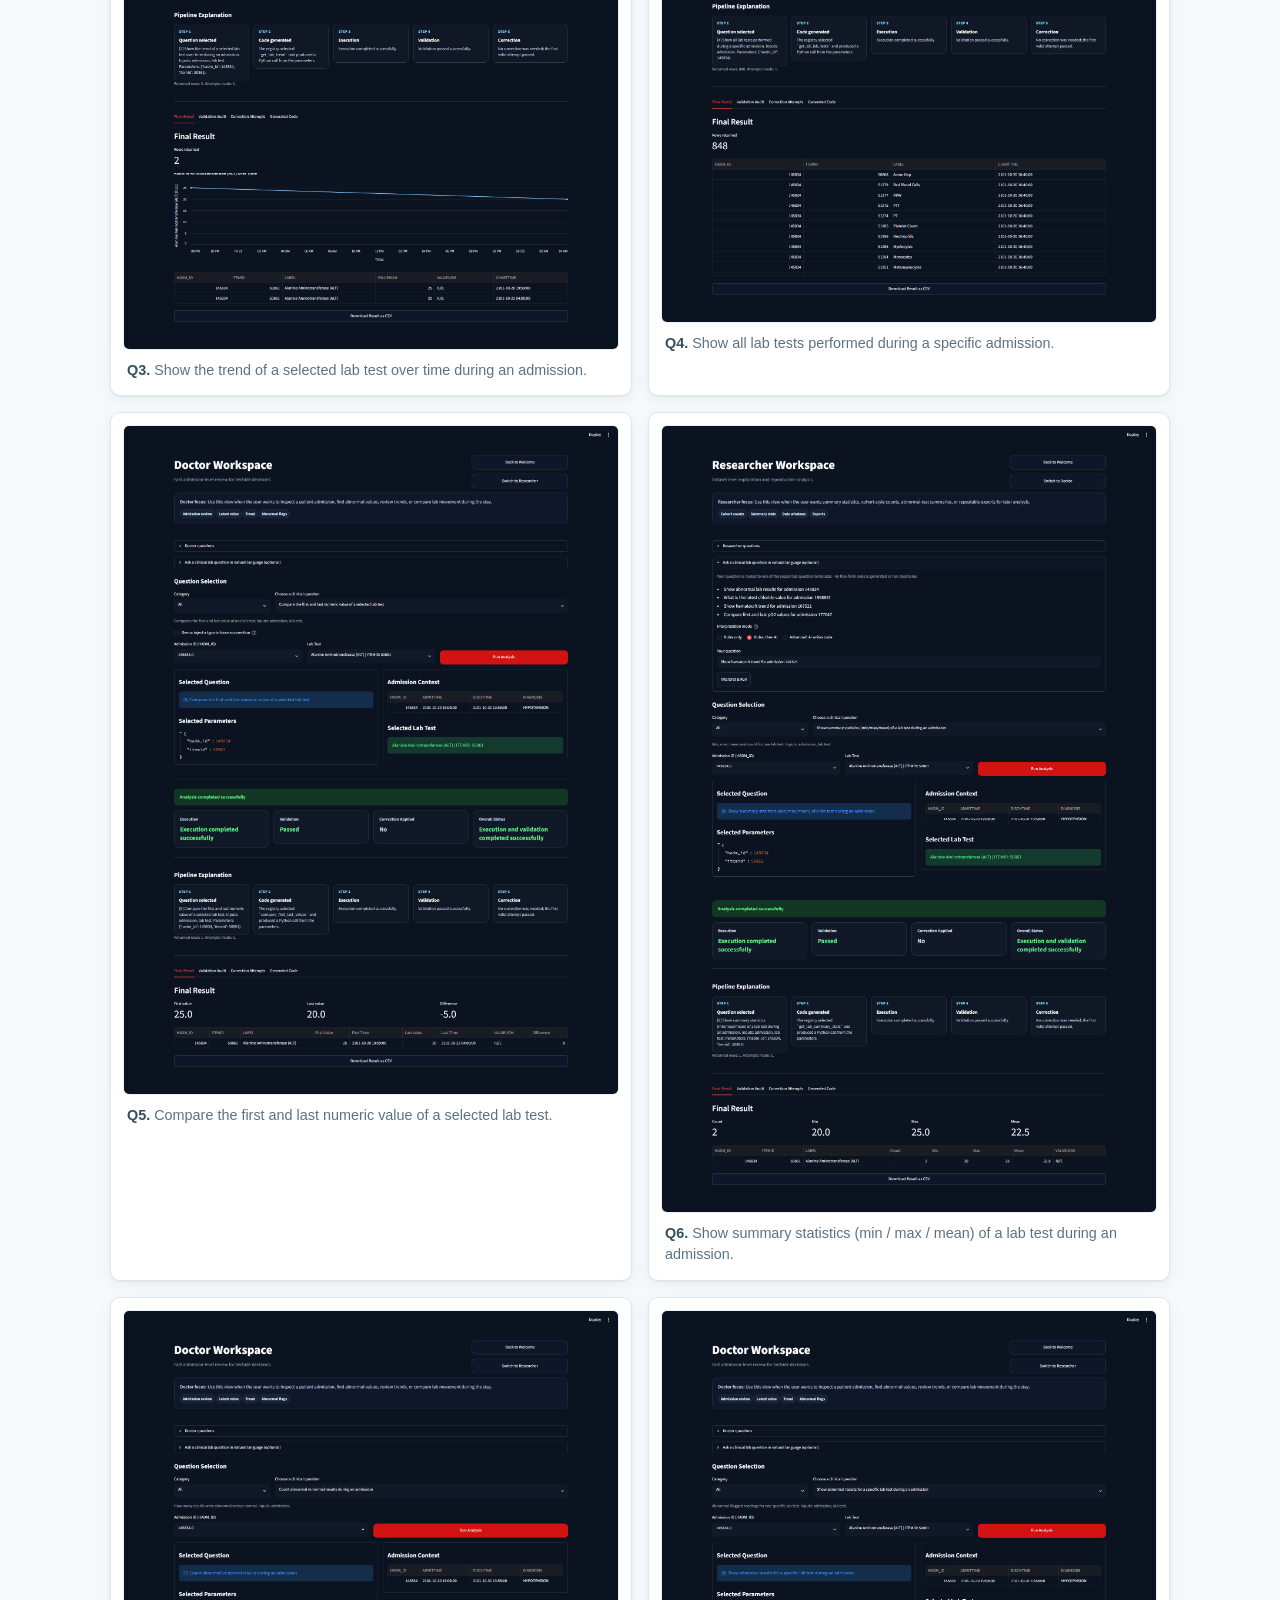
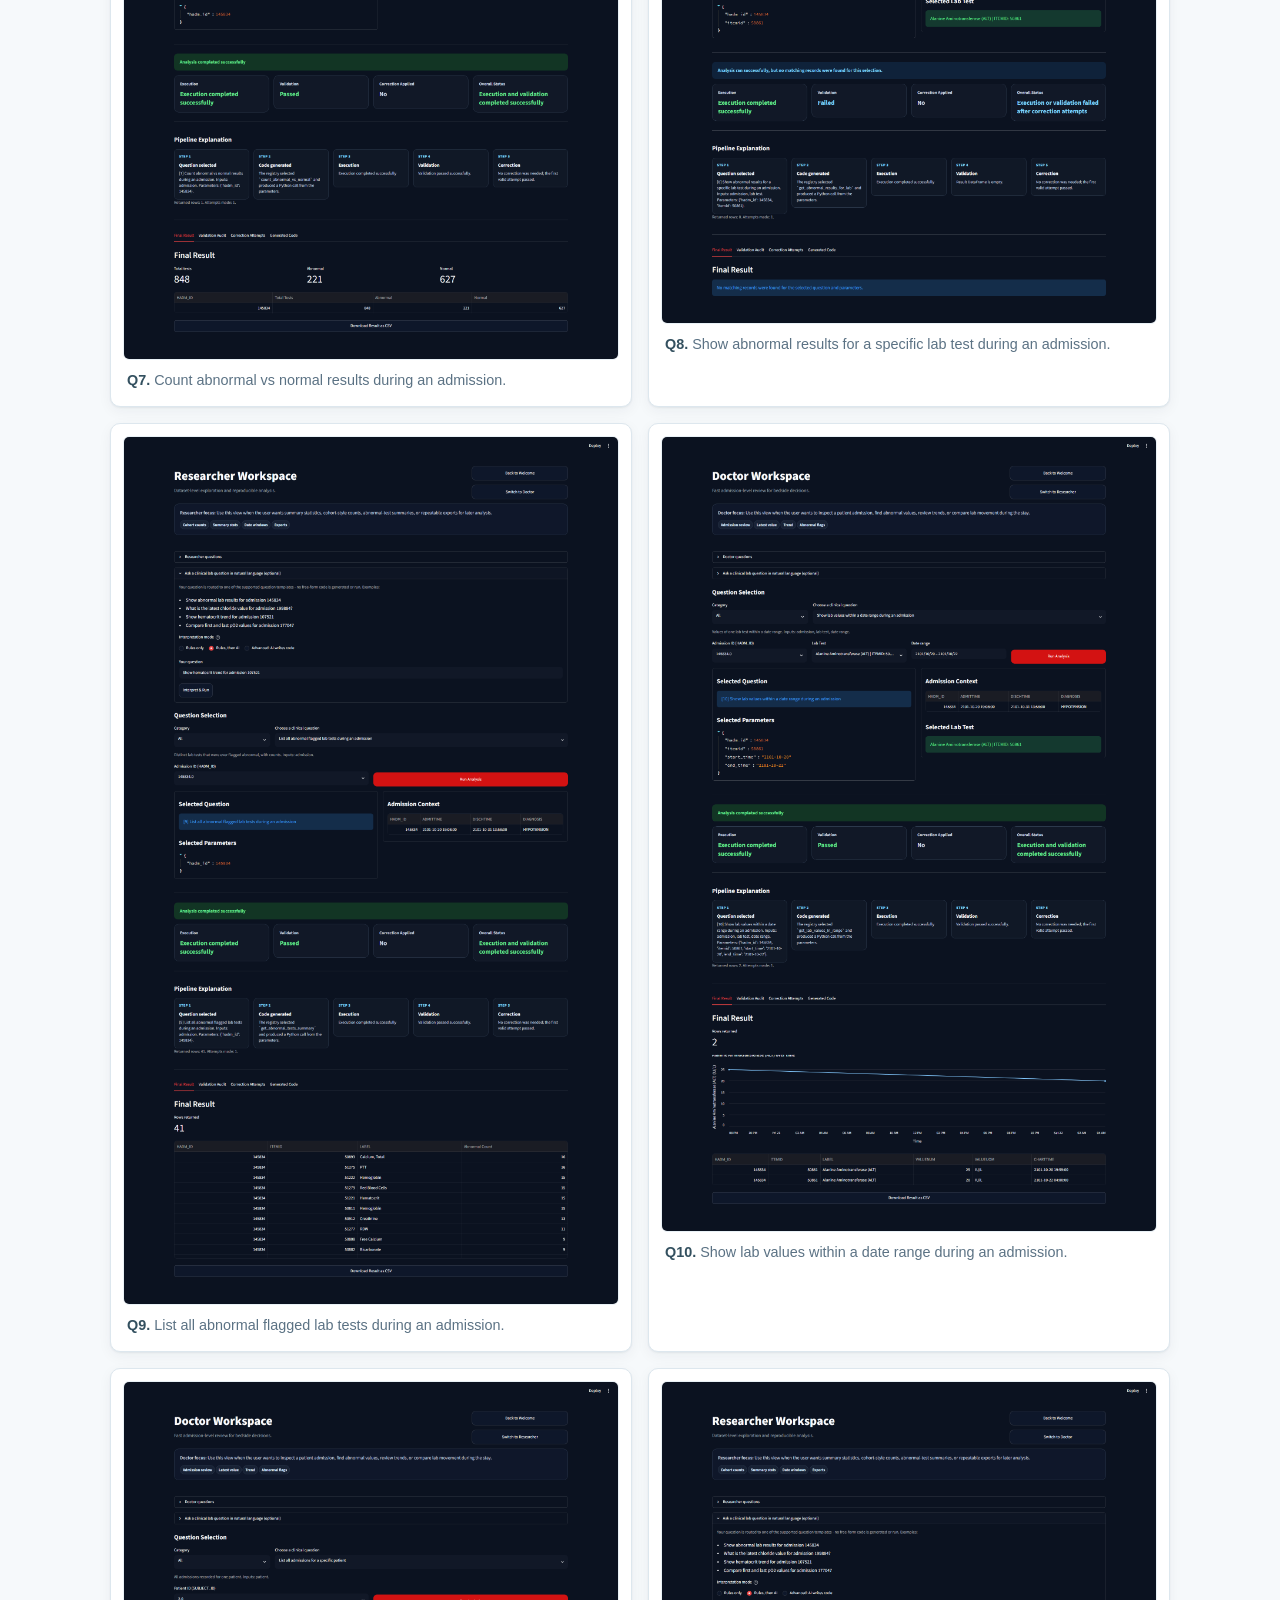
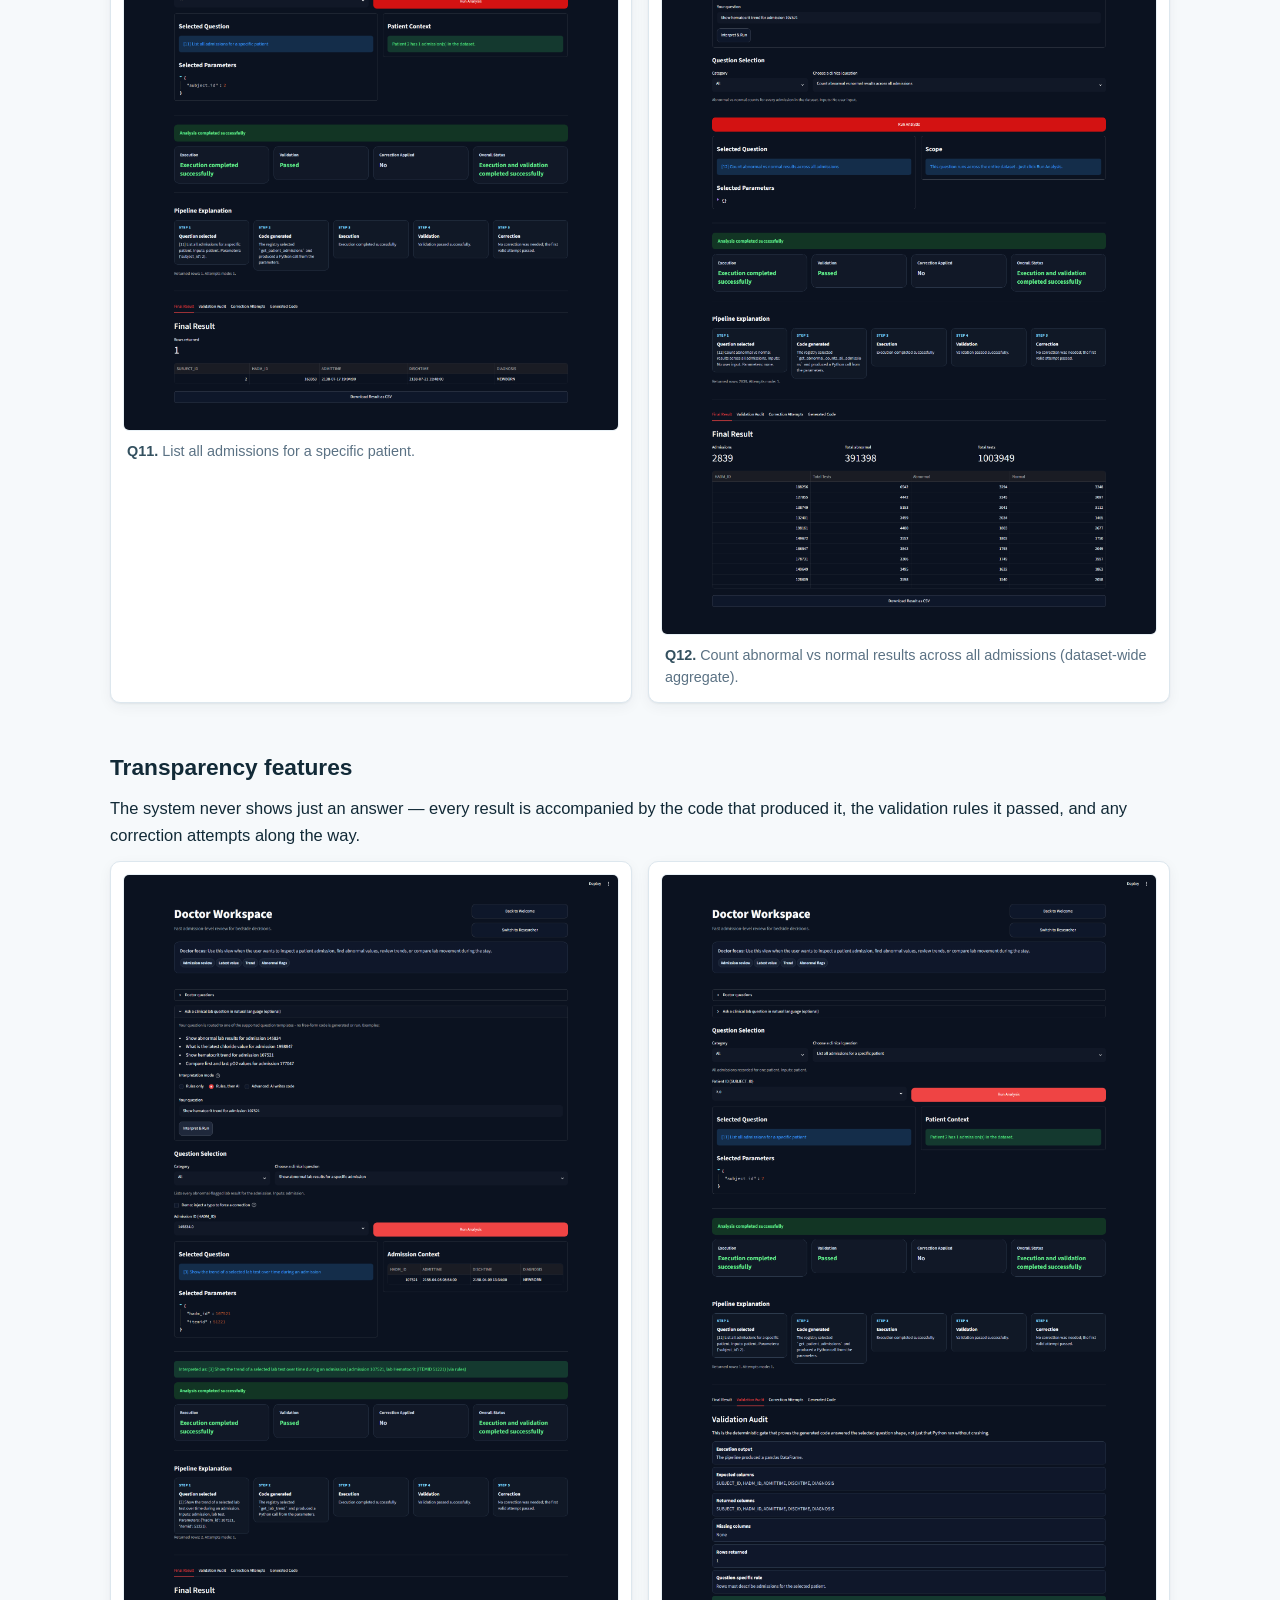
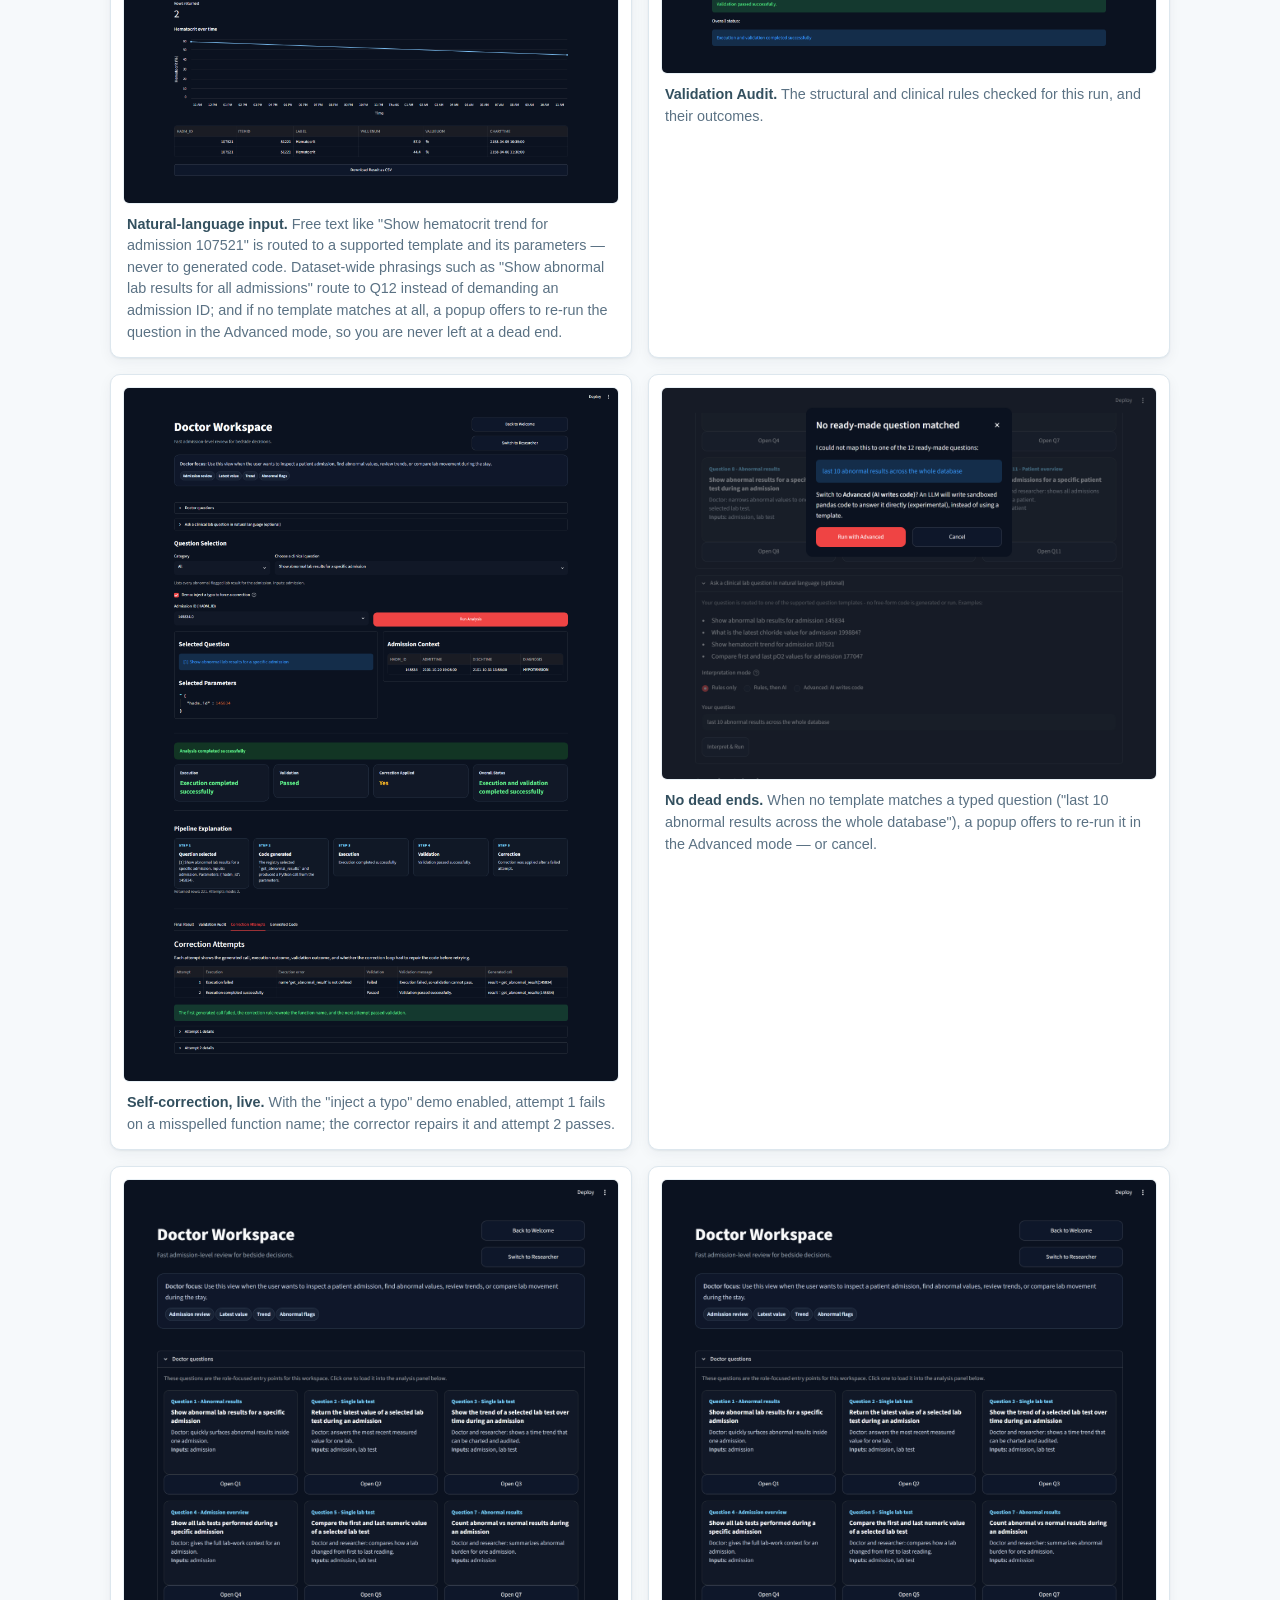
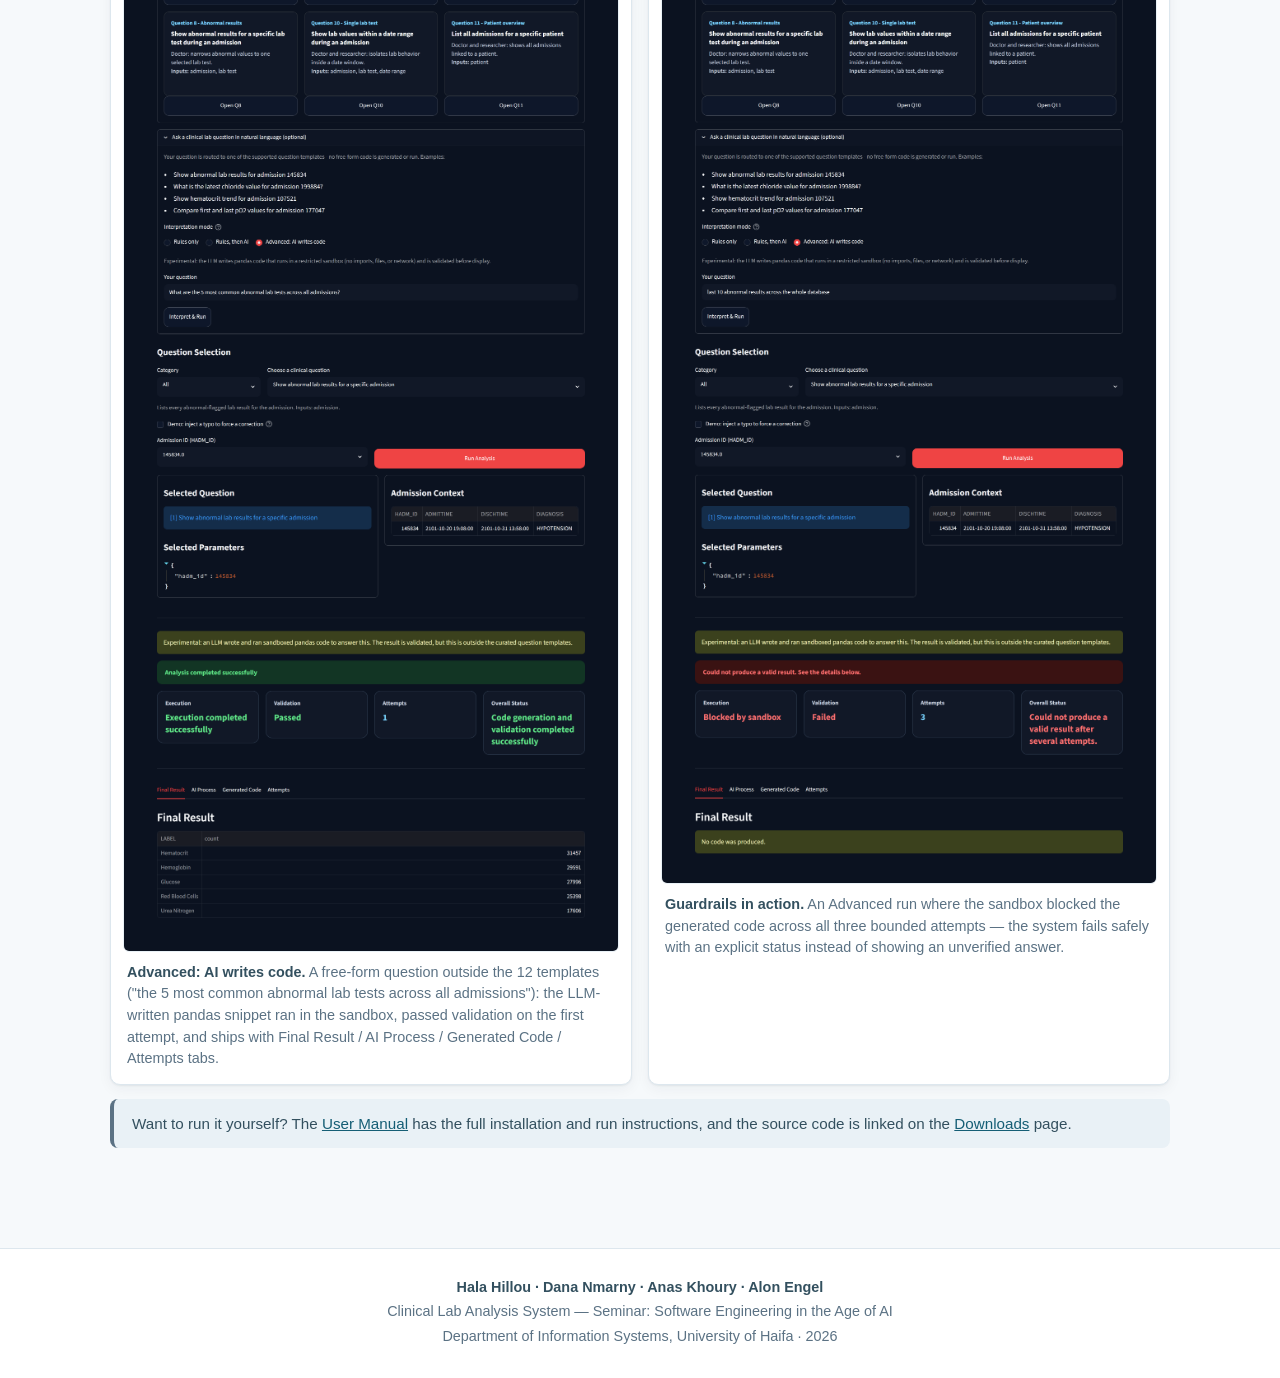
==== commit b518c67e: "Address the professor's meeting feedback across report and site Report (33 pages): Appendix A docume" ====
--- a/demo.htm
+++ b/demo.htm
@@ -134,6 +134,18 @@
         <a href="assets/img/correction_attempts.png"><img src="assets/img/correction_attempts.png" alt="The Correction Attempts tab showing a failed first attempt with a misspelled function name and a successful auto-repaired second attempt."></a>
         <figcaption><strong>Self-correction, live.</strong> With the "inject a typo" demo enabled, attempt&nbsp;1 fails on a misspelled function name; the corrector repairs it and attempt&nbsp;2 passes.</figcaption>
       </figure>
+      <figure>
+        <a href="assets/img/escalation_popup.png"><img src="assets/img/escalation_popup.png" alt="The escalation dialog offering to re-run an unmatched natural-language question in the Advanced AI-writes-code mode, with Run with Advanced and Cancel buttons."></a>
+        <figcaption><strong>No dead ends.</strong> When no template matches a typed question ("last 10 abnormal results across the whole database"), a popup offers to re-run it in the Advanced mode — or cancel.</figcaption>
+      </figure>
+      <figure>
+        <a href="assets/img/advanced_mode.png"><img src="assets/img/advanced_mode.png" alt="A successful Advanced-mode run: the LLM-written sandboxed pandas code answers a free-form question, with validation passed and the AI Process, Generated Code, and Attempts tabs."></a>
+        <figcaption><strong>Advanced: AI writes code.</strong> A free-form question outside the 12 templates ("the 5 most common abnormal lab tests across all admissions"): the LLM-written pandas snippet ran in the sandbox, passed validation on the first attempt, and ships with Final Result / AI Process / Generated Code / Attempts tabs.</figcaption>
+      </figure>
+      <figure>
+        <a href="assets/img/advanced_blocked.png"><img src="assets/img/advanced_blocked.png" alt="An Advanced-mode run where the sandbox blocked the generated code on all three attempts and the system reports it could not produce a valid result."></a>
+        <figcaption><strong>Guardrails in action.</strong> An Advanced run where the sandbox blocked the generated code across all three bounded attempts — the system fails safely with an explicit status instead of showing an unverified answer.</figcaption>
+      </figure>
     </div>
     <p class="note">Want to run it yourself? The <a href="manual.htm">User Manual</a> has the full installation and run instructions, and the source code is linked on the <a href="downloads.htm">Downloads</a> page.</p>
   </section>
